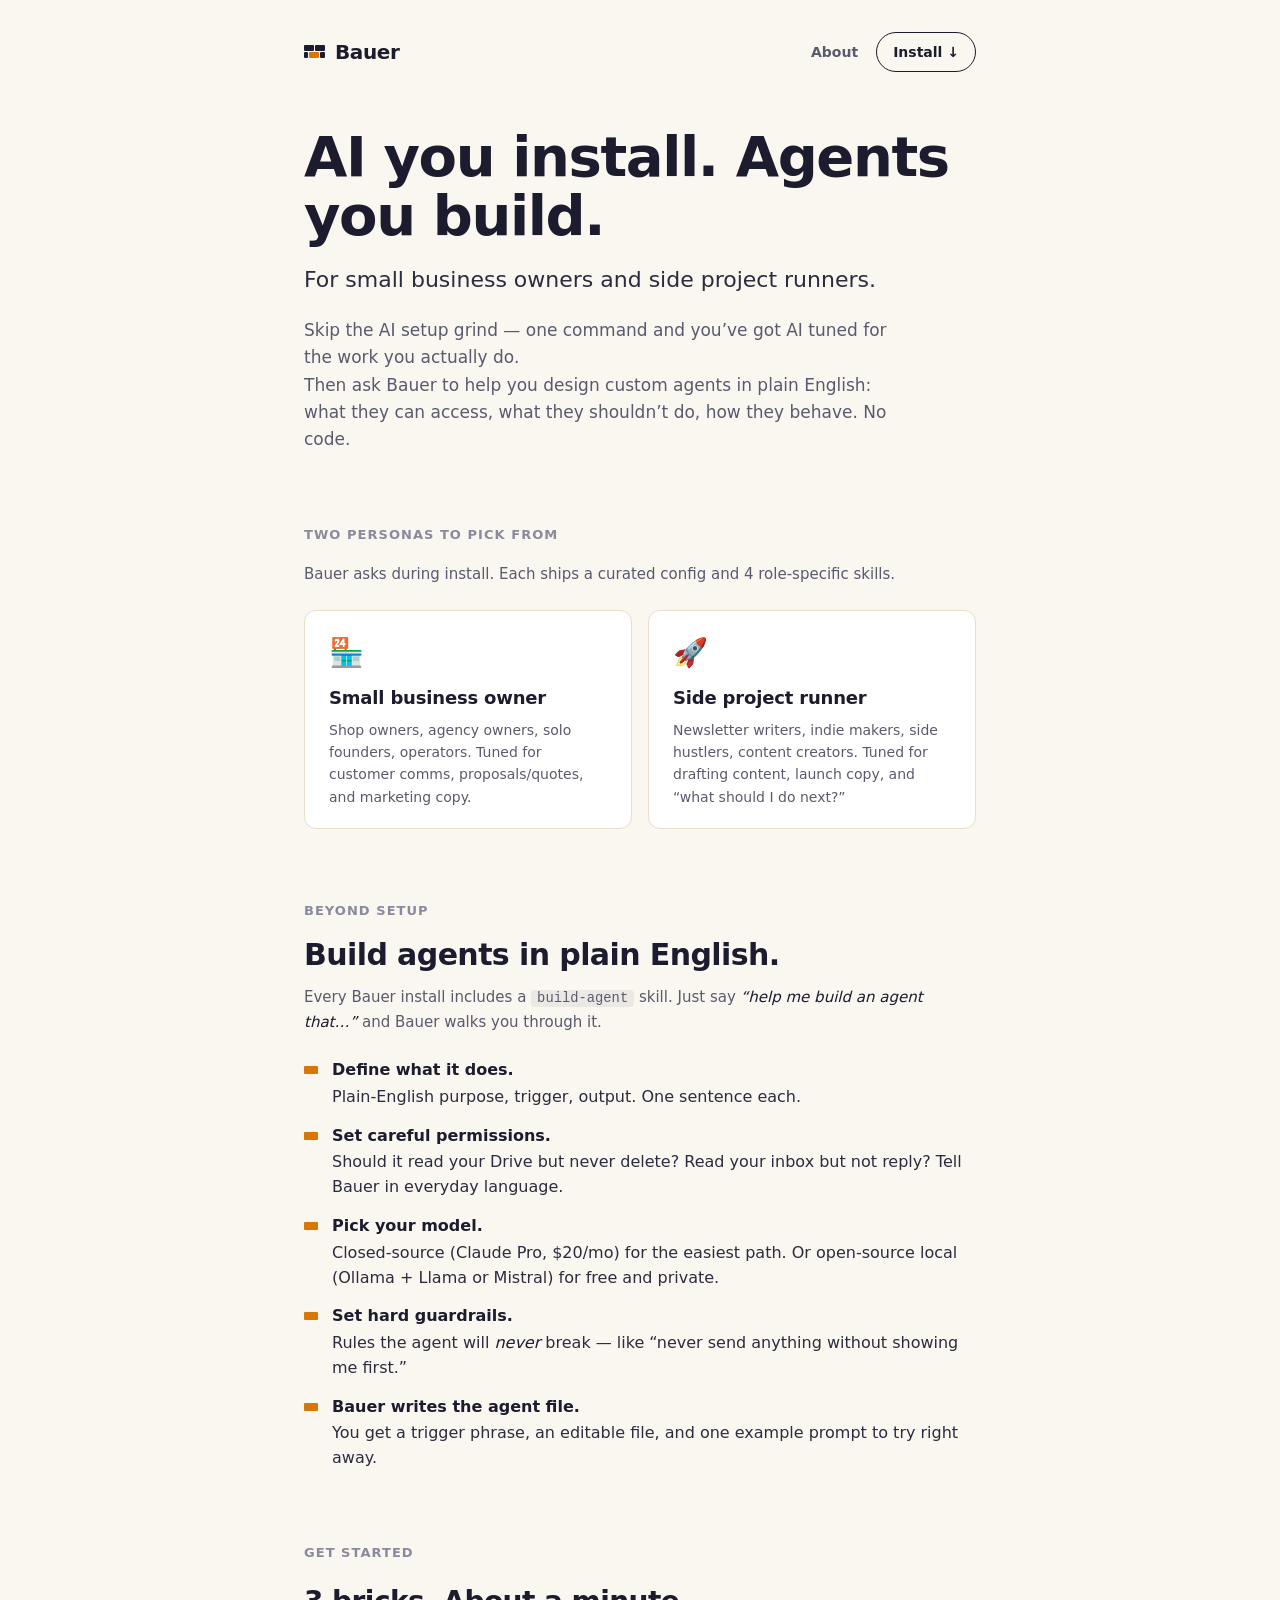
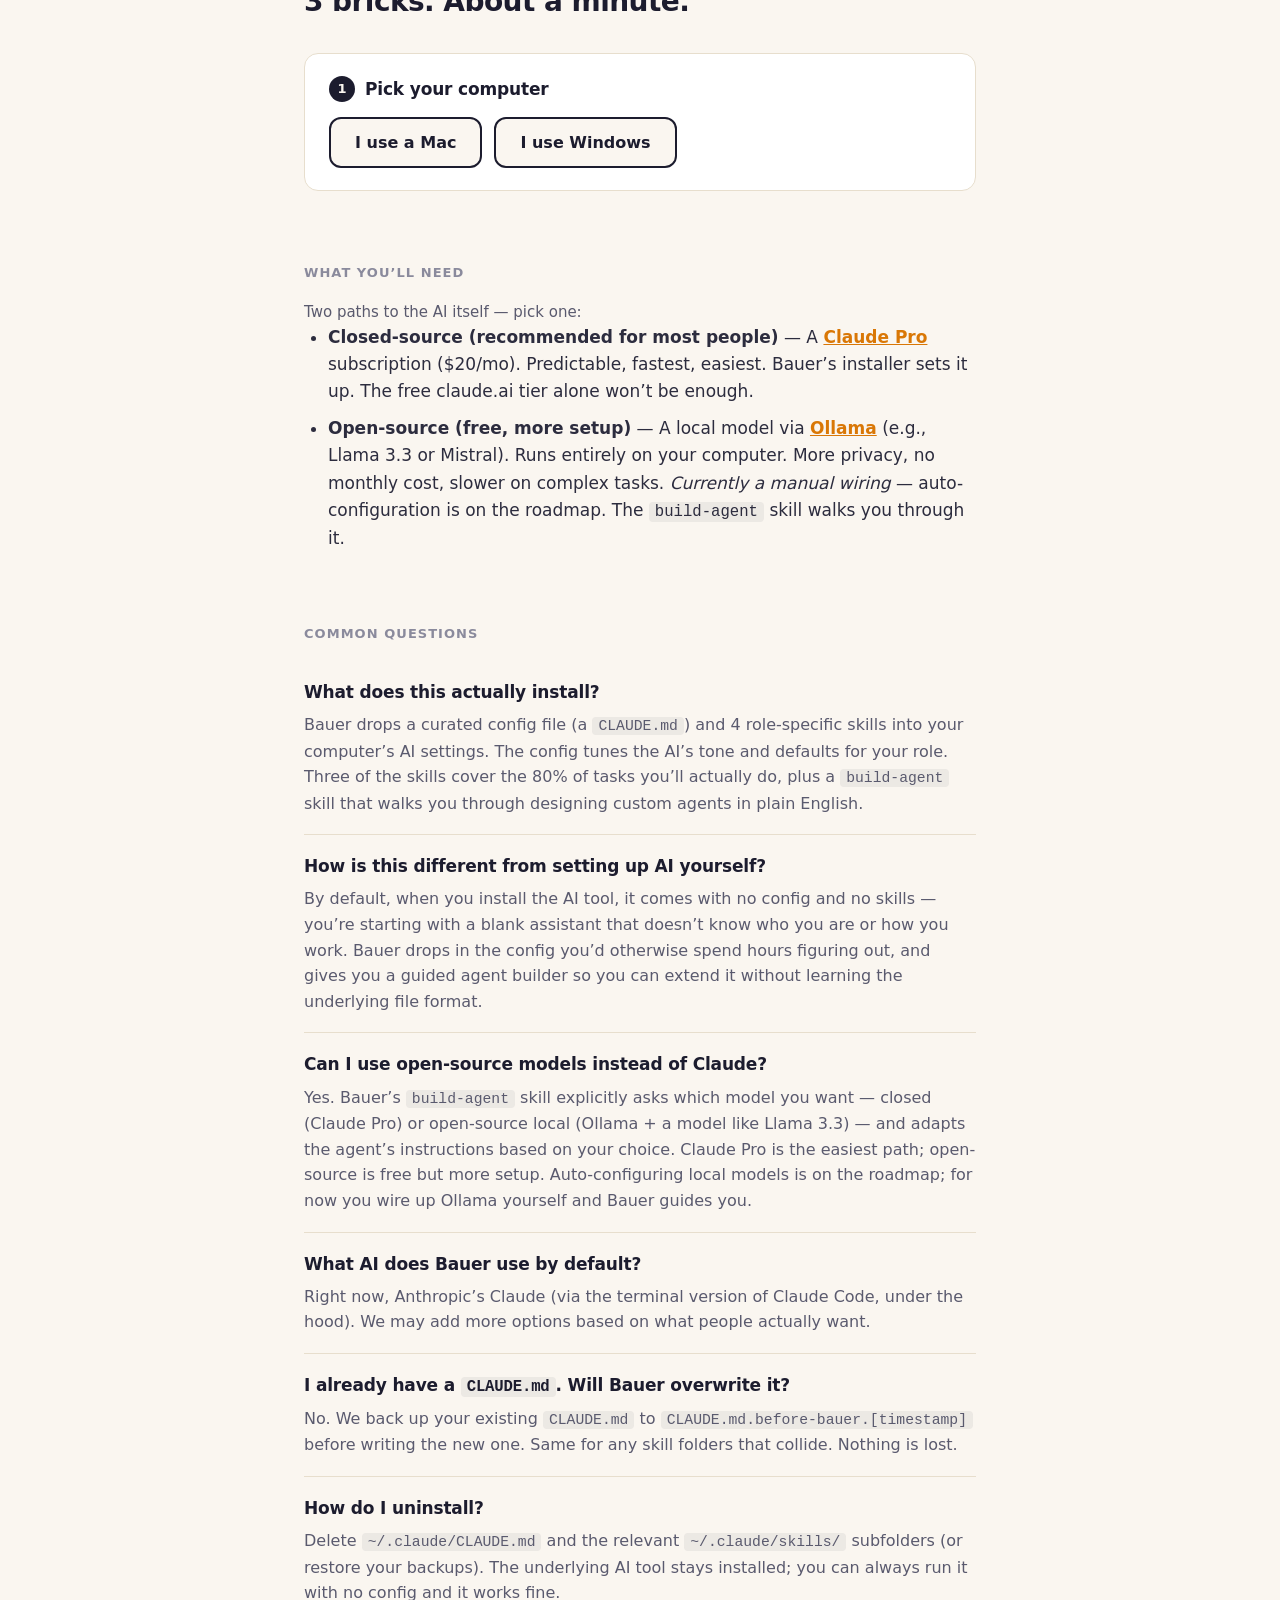
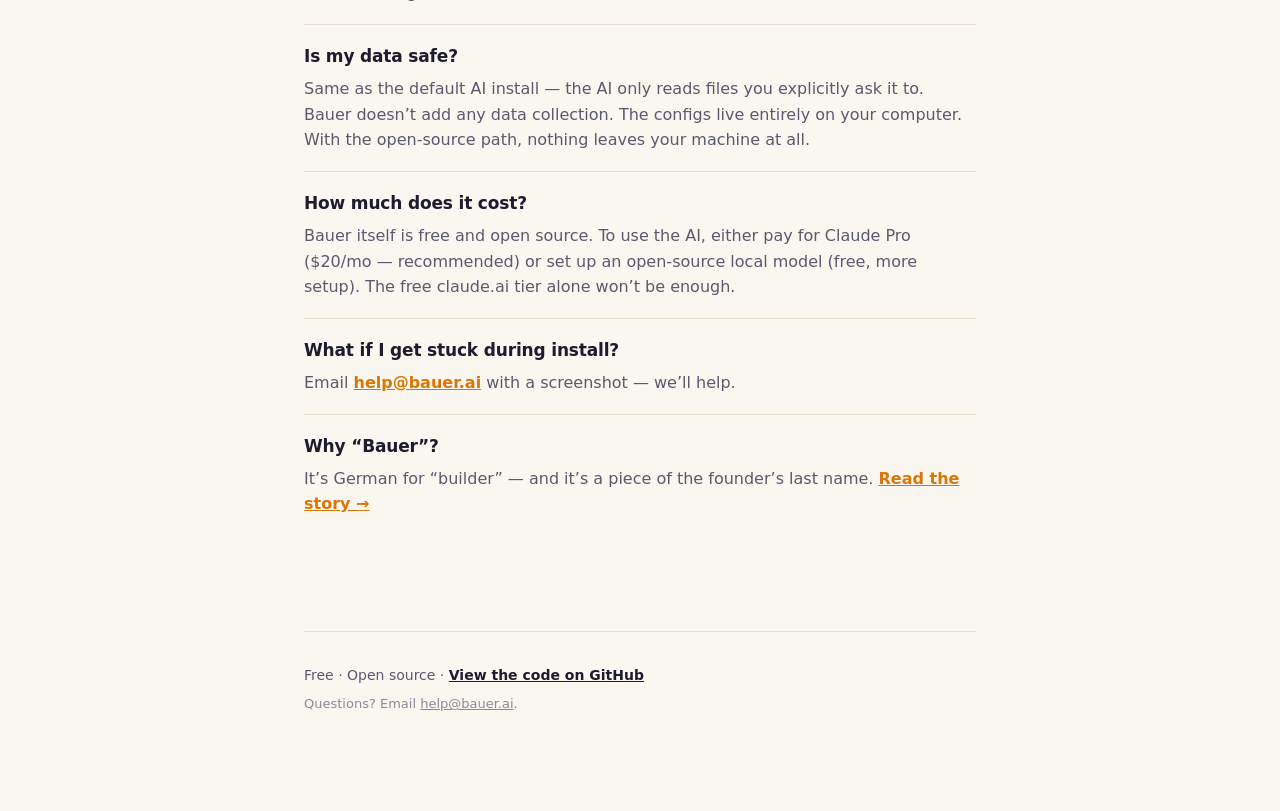
==== index.html @ f8b96514 "Initial commit: Bauer v0.2 One-command Claude Code installer with curated configs for non-developers" ====
<!DOCTYPE html>
<html lang="en">
<head>
  <meta charset="UTF-8" />
  <meta name="viewport" content="width=device-width, initial-scale=1.0" />
  <title>Bauer — AI you install, agents you build</title>
  <meta name="description" content="One command sets up AI tuned for your role. Then a built-in agent designer walks you through building automations — what they can access, what they shouldn't do — all in plain English." />
  <link rel="stylesheet" href="style.css" />
</head>
<body>
  <main>
    <nav>
      <a href="/" class="brand brand-link">
        <svg class="brand-icon" width="22" height="14" viewBox="0 0 22 14" xmlns="http://www.w3.org/2000/svg" aria-hidden="true">
          <rect class="brick-main" x="0" y="0" width="10" height="6" rx="1"/>
          <rect class="brick-main" x="11" y="0" width="10" height="6" rx="1"/>
          <rect class="brick-main" x="0" y="7" width="4" height="6" rx="1"/>
          <rect class="brick-accent" x="5" y="7" width="10" height="6" rx="1"/>
          <rect class="brick-main" x="16" y="7" width="5" height="6" rx="1"/>
        </svg>
        <span>Bauer</span>
      </a>
      <div class="nav-right">
        <a href="/about.html" class="nav-text-link">About</a>
        <a href="#install" class="nav-link">Install ↓</a>
      </div>
    </nav>

    <header>
      <h1>AI you install. Agents you build.</h1>
      <p class="lede">For small business owners and side project runners.</p>
      <p class="sub">Skip the AI setup grind &mdash; one command and you&rsquo;ve got AI tuned for the work you actually do.</p>
      <p class="sub">Then ask Bauer to help you design custom agents in plain English: what they can access, what they shouldn&rsquo;t do, how they behave. No code.</p>
    </header>

    <section class="personas">
      <p class="section-label">Two personas to pick from</p>
      <p class="muted">Bauer asks during install. Each ships a curated config and 4 role-specific skills.</p>

      <div class="persona-grid persona-grid-2">
        <article class="persona">
          <span class="persona-emoji">🏪</span>
          <h3>Small business owner</h3>
          <p>Shop owners, agency owners, solo founders, operators. Tuned for customer comms, proposals/quotes, and marketing copy.</p>
        </article>
        <article class="persona">
          <span class="persona-emoji">🚀</span>
          <h3>Side project runner</h3>
          <p>Newsletter writers, indie makers, side hustlers, content creators. Tuned for drafting content, launch copy, and &ldquo;what should I do next?&rdquo;</p>
        </article>
      </div>
    </section>

    <section class="agents-feature">
      <p class="section-label">Beyond setup</p>
      <h2>Build agents in plain English.</h2>
      <p class="muted">Every Bauer install includes a <code>build-agent</code> skill. Just say <em>&ldquo;help me build an agent that&hellip;&rdquo;</em> and Bauer walks you through it.</p>

      <ul class="agent-features">
        <li>
          <span class="brick-bullet"></span>
          <div>
            <strong>Define what it does.</strong>
            Plain-English purpose, trigger, output. One sentence each.
          </div>
        </li>
        <li>
          <span class="brick-bullet"></span>
          <div>
            <strong>Set careful permissions.</strong>
            Should it read your Drive but never delete? Read your inbox but not reply? Tell Bauer in everyday language.
          </div>
        </li>
        <li>
          <span class="brick-bullet"></span>
          <div>
            <strong>Pick your model.</strong>
            Closed-source (Claude Pro, $20/mo) for the easiest path. Or open-source local (Ollama + Llama or Mistral) for free and private.
          </div>
        </li>
        <li>
          <span class="brick-bullet"></span>
          <div>
            <strong>Set hard guardrails.</strong>
            Rules the agent will <em>never</em> break &mdash; like &ldquo;never send anything without showing me first.&rdquo;
          </div>
        </li>
        <li>
          <span class="brick-bullet"></span>
          <div>
            <strong>Bauer writes the agent file.</strong>
            You get a trigger phrase, an editable file, and one example prompt to try right away.
          </div>
        </li>
      </ul>
    </section>

    <section class="install" id="install">
      <p class="section-label">Get started</p>
      <h2>3 bricks. About a minute.</h2>

      <ol class="steps">
        <li>
          <h3><span class="step-num">1</span> Pick your computer</h3>
          <div class="os-buttons">
            <button class="os-btn" data-os="mac">I use a Mac</button>
            <button class="os-btn" data-os="windows">I use Windows</button>
          </div>
        </li>

        <li class="step-2 hidden">
          <h3><span class="step-num">2</span> Open <span id="app-name">the right app</span></h3>
          <p class="step-detail" id="open-app-hint"></p>
        </li>

        <li class="step-3 hidden">
          <h3><span class="step-num">3</span> Copy &amp; paste this, then press Enter</h3>
          <div class="code-row">
            <code id="install-cmd"></code>
            <button class="copy-btn" id="copy-btn">Copy</button>
          </div>
          <p class="step-detail">Text will scroll by &mdash; that&rsquo;s normal. After about 60 seconds, you&rsquo;ll be asked which persona fits you best. Pick 1 or 2.</p>
        </li>
      </ol>
    </section>

    <section class="prereqs">
      <p class="section-label">What you&rsquo;ll need</p>
      <p class="muted">Two paths to the AI itself &mdash; pick one:</p>

      <ul class="prereq-list">
        <li>
          <strong>Closed-source (recommended for most people)</strong> &mdash;
          A <a href="https://claude.ai" target="_blank" rel="noopener">Claude Pro</a> subscription ($20/mo). Predictable, fastest, easiest. Bauer&rsquo;s installer sets it up. The free claude.ai tier alone won&rsquo;t be enough.
        </li>
        <li>
          <strong>Open-source (free, more setup)</strong> &mdash;
          A local model via <a href="https://ollama.com" target="_blank" rel="noopener">Ollama</a> (e.g., Llama 3.3 or Mistral). Runs entirely on your computer. More privacy, no monthly cost, slower on complex tasks. <em>Currently a manual wiring</em> &mdash; auto-configuration is on the roadmap. The <code>build-agent</code> skill walks you through it.
        </li>
      </ul>
    </section>

    <section class="faq">
      <p class="section-label">Common questions</p>

      <div class="qa">
        <h3>What does this actually install?</h3>
        <p>Bauer drops a curated config file (a <code>CLAUDE.md</code>) and 4 role-specific skills into your computer&rsquo;s AI settings. The config tunes the AI&rsquo;s tone and defaults for your role. Three of the skills cover the 80% of tasks you&rsquo;ll actually do, plus a <code>build-agent</code> skill that walks you through designing custom agents in plain English.</p>
      </div>

      <div class="qa">
        <h3>How is this different from setting up AI yourself?</h3>
        <p>By default, when you install the AI tool, it comes with no config and no skills &mdash; you&rsquo;re starting with a blank assistant that doesn&rsquo;t know who you are or how you work. Bauer drops in the config you&rsquo;d otherwise spend hours figuring out, and gives you a guided agent builder so you can extend it without learning the underlying file format.</p>
      </div>

      <div class="qa">
        <h3>Can I use open-source models instead of Claude?</h3>
        <p>Yes. Bauer&rsquo;s <code>build-agent</code> skill explicitly asks which model you want — closed (Claude Pro) or open-source local (Ollama + a model like Llama 3.3) — and adapts the agent&rsquo;s instructions based on your choice. Claude Pro is the easiest path; open-source is free but more setup. Auto-configuring local models is on the roadmap; for now you wire up Ollama yourself and Bauer guides you.</p>
      </div>

      <div class="qa">
        <h3>What AI does Bauer use by default?</h3>
        <p>Right now, Anthropic&rsquo;s Claude (via the terminal version of Claude Code, under the hood). We may add more options based on what people actually want.</p>
      </div>

      <div class="qa">
        <h3>I already have a <code>CLAUDE.md</code>. Will Bauer overwrite it?</h3>
        <p>No. We back up your existing <code>CLAUDE.md</code> to <code>CLAUDE.md.before-bauer.[timestamp]</code> before writing the new one. Same for any skill folders that collide. Nothing is lost.</p>
      </div>

      <div class="qa">
        <h3>How do I uninstall?</h3>
        <p>Delete <code>~/.claude/CLAUDE.md</code> and the relevant <code>~/.claude/skills/</code> subfolders (or restore your backups). The underlying AI tool stays installed; you can always run it with no config and it works fine.</p>
      </div>

      <div class="qa">
        <h3>Is my data safe?</h3>
        <p>Same as the default AI install &mdash; the AI only reads files you explicitly ask it to. Bauer doesn&rsquo;t add any data collection. The configs live entirely on your computer. With the open-source path, nothing leaves your machine at all.</p>
      </div>

      <div class="qa">
        <h3>How much does it cost?</h3>
        <p>Bauer itself is free and open source. To use the AI, either pay for Claude Pro ($20/mo &mdash; recommended) or set up an open-source local model (free, more setup). The free claude.ai tier alone won&rsquo;t be enough.</p>
      </div>

      <div class="qa">
        <h3>What if I get stuck during install?</h3>
        <p>Email <a href="mailto:help@bauer.ai">help@bauer.ai</a> with a screenshot &mdash; we&rsquo;ll help.</p>
      </div>

      <div class="qa">
        <h3>Why &ldquo;Bauer&rdquo;?</h3>
        <p>It&rsquo;s German for &ldquo;builder&rdquo; &mdash; and it&rsquo;s a piece of the founder&rsquo;s last name. <a href="/about.html">Read the story →</a></p>
      </div>
    </section>

    <footer>
      <p>Free &middot; Open source &middot; <a href="https://github.com/" target="_blank" rel="noopener">View the code on GitHub</a></p>
      <p class="footer-note">Questions? Email <a href="mailto:help@bauer.ai">help@bauer.ai</a>.</p>
    </footer>
  </main>

  <script src="script.js"></script>
</body>
</html>
---- style.css ----
:root {
  --bg: #faf6f0;
  --surface: #ffffff;
  --text: #1c1c2e;
  --text-2: #2c2c3e;
  --muted: #5a5a6e;
  --soft: #8a8a9c;
  --accent: #d97706;
  --accent-hover: #b45309;
  --code-bg: #1c1c2e;
  --code-text: #faf6f0;
  --border: #e7decd;
  --user-bubble: #1c1c2e;
  --user-bubble-text: #faf6f0;
  --claude-bubble: #ffffff;
  --claude-bubble-text: #1c1c2e;
}

* { box-sizing: border-box; margin: 0; padding: 0; }

html, body {
  background: var(--bg);
  color: var(--text);
  font-family: -apple-system, BlinkMacSystemFont, "Segoe UI", "Inter", system-ui, sans-serif;
  line-height: 1.6;
  -webkit-font-smoothing: antialiased;
  -moz-osx-font-smoothing: grayscale;
}

main {
  max-width: 720px;
  margin: 0 auto;
  padding: 32px 24px 96px;
}

nav {
  display: flex;
  justify-content: space-between;
  align-items: center;
  margin-bottom: 56px;
}

.brand {
  font-size: 20px;
  font-weight: 700;
  letter-spacing: -0.02em;
  color: var(--text);
  text-decoration: none;
}
.brand-link {
  display: inline-flex;
  align-items: center;
  gap: 9px;
}
.brand-link:hover { opacity: 0.85; }

.brand-icon {
  height: 14px;
  width: auto;
  flex-shrink: 0;
}
.brand-icon .brick-main { fill: currentColor; }
.brand-icon .brick-accent { fill: var(--accent); }

.nav-right {
  display: flex;
  align-items: center;
  gap: 18px;
}

.nav-text-link {
  font-size: 14px;
  color: var(--muted);
  text-decoration: none;
  font-weight: 600;
  transition: color 0.15s ease;
}
.nav-text-link:hover, .nav-text-link.active {
  color: var(--text);
}

.nav-link {
  font-size: 14px;
  color: var(--text);
  text-decoration: none;
  font-weight: 600;
  padding: 8px 16px;
  border: 1.5px solid var(--text);
  border-radius: 999px;
  transition: all 0.15s ease;
}
.nav-link:hover {
  background: var(--text);
  color: var(--bg);
}

header h1 {
  font-size: clamp(36px, 6vw, 56px);
  line-height: 1.05;
  letter-spacing: -0.025em;
  font-weight: 800;
  margin-bottom: 16px;
}
header .lede {
  font-size: 22px;
  color: var(--text-2);
  margin-bottom: 20px;
  font-weight: 500;
}
header .sub {
  font-size: 17px;
  color: var(--muted);
  max-width: 600px;
}

section { margin-top: 72px; }

.section-label {
  font-size: 13px;
  font-weight: 700;
  letter-spacing: 0.08em;
  text-transform: uppercase;
  color: var(--soft);
  margin-bottom: 16px;
}

/* Demo chat */
.chat {
  background: var(--bg);
  border: 1px solid var(--border);
  border-radius: 16px;
  padding: 20px;
  display: flex;
  flex-direction: column;
  gap: 12px;
  margin-bottom: 16px;
}
.bubble {
  padding: 12px 16px;
  border-radius: 16px;
  font-size: 15px;
  max-width: 85%;
  line-height: 1.5;
}
.bubble p { margin-bottom: 8px; }
.bubble p:last-child { margin-bottom: 0; }
.bubble-user {
  background: var(--user-bubble);
  color: var(--user-bubble-text);
  align-self: flex-end;
  border-bottom-right-radius: 6px;
}
.bubble-claude {
  background: var(--claude-bubble);
  color: var(--claude-bubble-text);
  align-self: flex-start;
  border-bottom-left-radius: 6px;
  border: 1px solid var(--border);
}

.muted { color: var(--muted); font-size: 15px; }

/* Agents feature section */
.agents-feature h2 {
  font-size: 30px;
  margin: 12px 0 14px;
  letter-spacing: -0.02em;
  font-weight: 800;
  line-height: 1.1;
}
.agents-feature .muted {
  margin-bottom: 24px;
}
.agents-feature em {
  font-style: italic;
  color: var(--text);
}

.agent-features {
  list-style: none;
  display: flex;
  flex-direction: column;
  gap: 14px;
}
.agent-features li {
  display: flex;
  gap: 14px;
  align-items: flex-start;
  font-size: 16px;
  color: var(--text-2);
  line-height: 1.55;
}
.agent-features strong {
  color: var(--text);
  font-weight: 700;
  display: block;
  margin-bottom: 2px;
}
.brick-bullet {
  display: inline-block;
  width: 14px;
  height: 8px;
  background: var(--accent);
  border-radius: 1px;
  margin-top: 8px;
  flex-shrink: 0;
}

/* Benefits */
.benefit-list {
  list-style: none;
  display: flex;
  flex-direction: column;
  gap: 14px;
}
.benefit-list li {
  font-size: 17px;
  color: var(--text-2);
  display: flex;
  gap: 14px;
  align-items: flex-start;
}
.benefit-list strong {
  color: var(--text);
  font-weight: 700;
}
.benefit-list .emoji {
  font-size: 22px;
  line-height: 1.4;
  flex-shrink: 0;
  width: 28px;
}

/* Prereqs */
.prereq-list {
  list-style: disc;
  padding-left: 24px;
  font-size: 17px;
  color: var(--text-2);
}
.prereq-list li { margin-bottom: 10px; }
.prereq-list a {
  color: var(--accent);
  font-weight: 600;
}

/* Install steps */
.install h2 {
  font-size: 28px;
  margin-bottom: 28px;
  letter-spacing: -0.02em;
  font-weight: 700;
}
.steps {
  list-style: none;
  display: flex;
  flex-direction: column;
  gap: 16px;
}
.steps > li {
  background: var(--surface);
  border: 1px solid var(--border);
  border-radius: 14px;
  padding: 22px 24px;
}
.steps > li.hidden { display: none; }
.steps h3 {
  font-size: 17px;
  margin-bottom: 14px;
  letter-spacing: -0.01em;
  display: flex;
  align-items: center;
  gap: 10px;
}
.step-num {
  display: inline-flex;
  width: 26px;
  height: 26px;
  background: var(--text);
  color: var(--bg);
  border-radius: 50%;
  align-items: center;
  justify-content: center;
  font-size: 13px;
  font-weight: 700;
  flex-shrink: 0;
}
.step-detail {
  font-size: 15px;
  color: var(--muted);
  margin-top: 12px;
}
.os-buttons {
  display: flex;
  gap: 12px;
  flex-wrap: wrap;
}
.os-btn {
  font-family: inherit;
  font-size: 16px;
  font-weight: 600;
  padding: 14px 24px;
  border: 2px solid var(--text);
  background: var(--bg);
  color: var(--text);
  border-radius: 12px;
  cursor: pointer;
  transition: all 0.15s ease;
}
.os-btn:hover, .os-btn.active {
  background: var(--text);
  color: var(--bg);
}

.code-row {
  display: flex;
  background: var(--code-bg);
  border-radius: 10px;
  overflow: hidden;
}
.code-row code {
  flex: 1;
  padding: 14px 16px;
  font-family: "SF Mono", Menlo, Consolas, "Liberation Mono", monospace;
  font-size: 14px;
  color: var(--code-text);
  white-space: nowrap;
  overflow-x: auto;
  display: flex;
  align-items: center;
}
.copy-btn {
  font-family: inherit;
  background: var(--accent);
  color: white;
  border: none;
  padding: 0 20px;
  font-weight: 600;
  font-size: 14px;
  cursor: pointer;
  transition: background 0.15s ease;
  white-space: nowrap;
}
.copy-btn:hover { background: var(--accent-hover); }

/* Personas */
.personas .muted { margin-bottom: 24px; }
.persona-grid {
  display: grid;
  gap: 16px;
}
.persona {
  border: 1px solid var(--border);
  border-radius: 12px;
  padding: 20px 24px;
  background: var(--surface);
}
.persona-emoji {
  font-size: 28px;
  display: block;
  margin-bottom: 8px;
}
.persona h3 {
  font-size: 18px;
  margin-bottom: 6px;
  letter-spacing: -0.01em;
}
.persona p {
  font-size: 15px;
  color: var(--muted);
}

/* FAQ */
.qa {
  padding: 18px 0;
  border-bottom: 1px solid var(--border);
}
.qa:last-child { border-bottom: none; }
.qa h3 {
  font-size: 17px;
  margin-bottom: 6px;
  font-weight: 700;
  letter-spacing: -0.01em;
}
.qa p {
  color: var(--muted);
  font-size: 16px;
}
.qa a {
  color: var(--accent);
  font-weight: 600;
}

/* Why */
.why p {
  font-size: 17px;
  color: var(--text-2);
}

footer {
  margin-top: 96px;
  padding-top: 32px;
  border-top: 1px solid var(--border);
  font-size: 14px;
  color: var(--muted);
}
footer a {
  color: var(--text);
  font-weight: 600;
}
footer .footer-note {
  margin-top: 8px;
  font-size: 13px;
  color: var(--soft);
}
footer .footer-note a {
  color: var(--soft);
  font-weight: 500;
}

/* About page */
.header-small h1,
.header-about h1 {
  font-size: clamp(36px, 5.5vw, 52px);
  line-height: 1.05;
  letter-spacing: -0.025em;
  font-weight: 800;
  margin-bottom: 14px;
  margin-top: 8px;
}
.header-small .lede,
.header-about .lede {
  font-size: 22px;
  color: var(--muted);
  font-weight: 500;
}

.bio {
  margin-top: 48px;
}
.bio h2 {
  font-size: 24px;
  margin-top: 44px;
  margin-bottom: 14px;
  letter-spacing: -0.02em;
  font-weight: 700;
  color: var(--text);
  display: flex;
  align-items: center;
  gap: 10px;
}
.bio h2:first-child { margin-top: 0; }
.bio h2::before {
  content: "";
  display: inline-block;
  width: 14px;
  height: 8px;
  background: var(--accent);
  border-radius: 1px;
  flex-shrink: 0;
}
.bio p {
  font-size: 17px;
  color: var(--text-2);
  margin-bottom: 16px;
  line-height: 1.65;
}
.bio p:last-of-type { margin-bottom: 0; }
.bio a {
  color: var(--accent);
  font-weight: 600;
}
.bio strong { color: var(--text); }
.bio em { font-style: italic; color: var(--text); }

.next-list {
  list-style: none;
  padding-left: 0;
  margin-bottom: 16px;
}
.next-list li {
  font-size: 17px;
  color: var(--text-2);
  padding: 6px 0 6px 24px;
  position: relative;
  line-height: 1.5;
}
.next-list li::before {
  content: "";
  position: absolute;
  left: 0;
  top: 14px;
  width: 12px;
  height: 6px;
  background: var(--text);
  border-radius: 1px;
  opacity: 0.35;
}

.bio .signature {
  margin-top: 36px;
  font-size: 17px;
  color: var(--text);
  font-weight: 600;
}
.bio .location {
  margin-top: 4px;
  font-size: 14px;
  color: var(--soft);
  font-style: italic;
}

.cta-back {
  margin-top: 56px;
}
.cta-btn {
  display: inline-block;
  font-size: 16px;
  font-weight: 600;
  padding: 14px 28px;
  border: 2px solid var(--text);
  background: var(--text);
  color: var(--bg);
  border-radius: 12px;
  text-decoration: none;
  transition: all 0.15s ease;
}
.cta-btn:hover {
  background: var(--bg);
  color: var(--text);
}

/* Inline code in body text (FAQ, hero, etc.) */
header code,
.muted code,
.qa code,
.prereq-list code,
.bio code {
  font-family: "SF Mono", Menlo, Consolas, "Liberation Mono", monospace;
  font-size: 0.92em;
  background: rgba(28, 28, 46, 0.06);
  padding: 1px 6px;
  border-radius: 4px;
  white-space: nowrap;
}

@media (min-width: 720px) {
  .persona-grid {
    grid-template-columns: repeat(3, 1fr);
  }
  .persona-grid-2 {
    grid-template-columns: repeat(2, 1fr);
  }
  .persona p { font-size: 14px; }
}
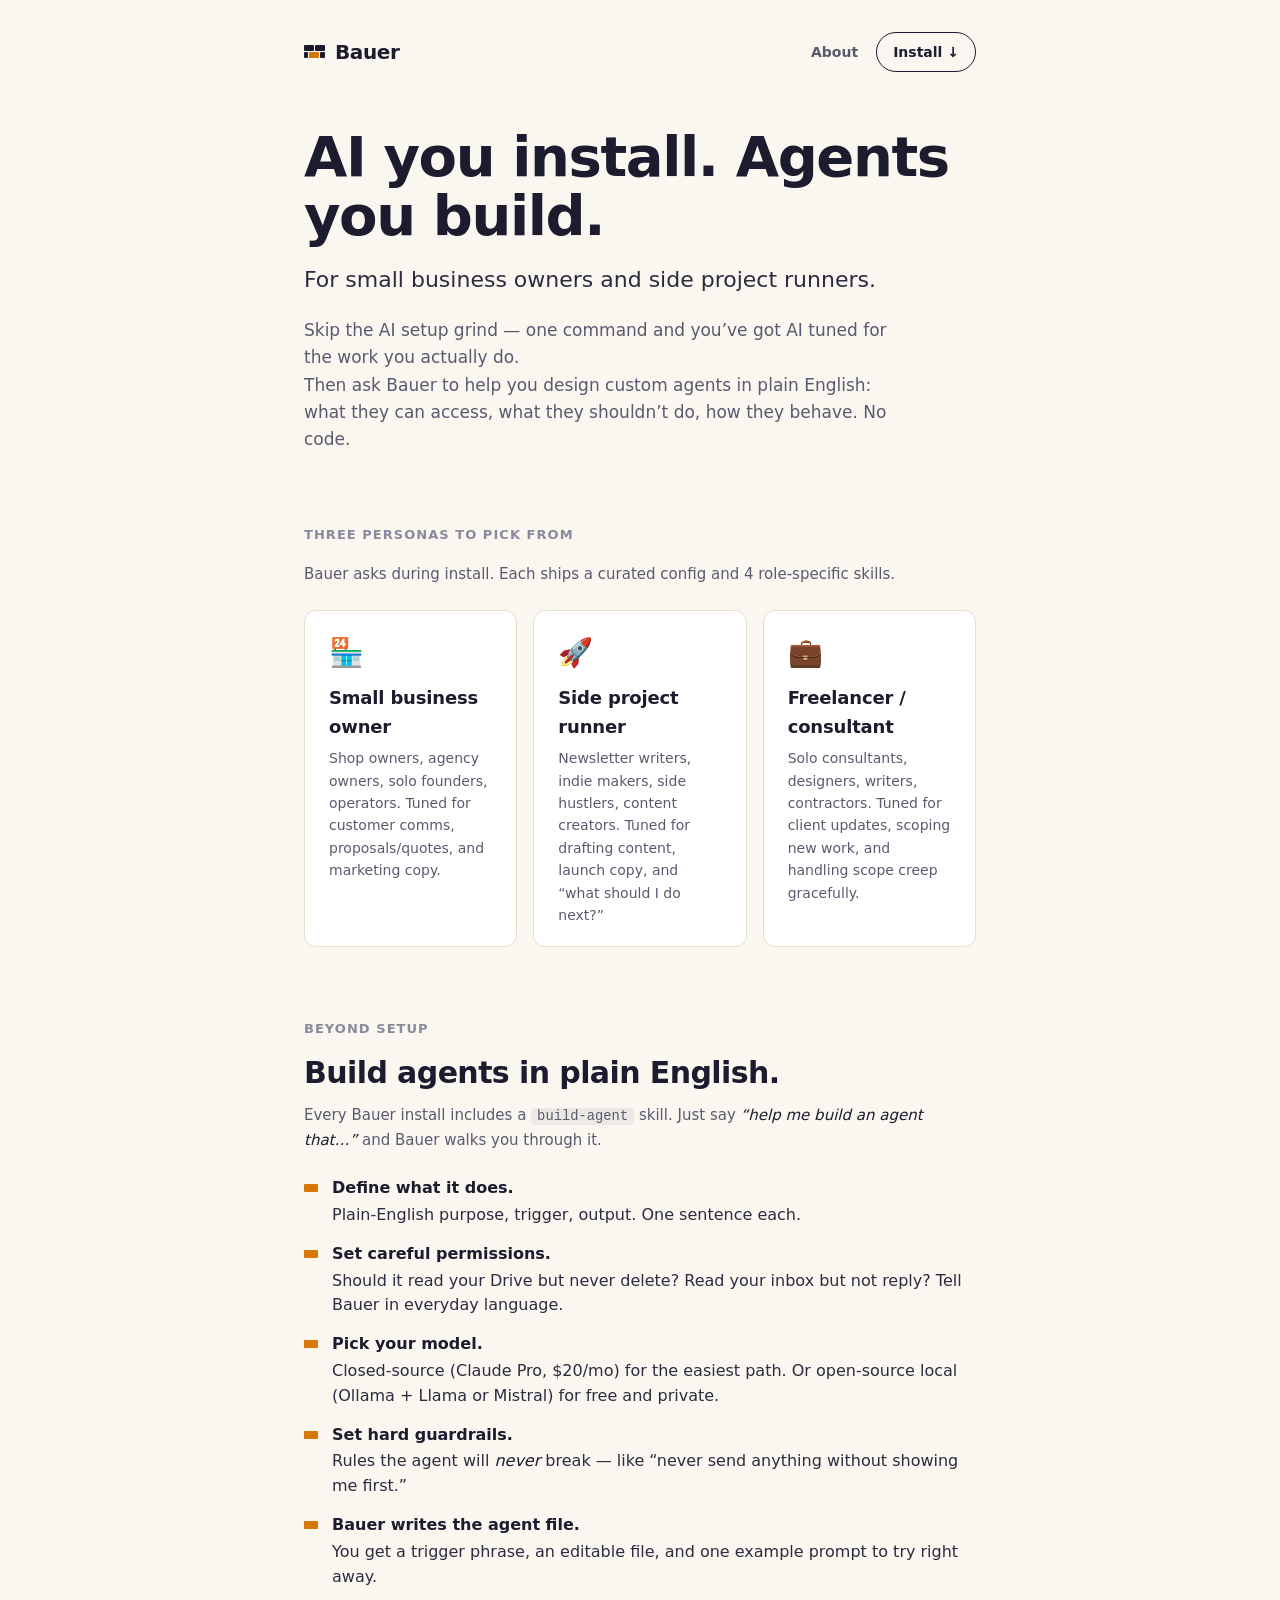
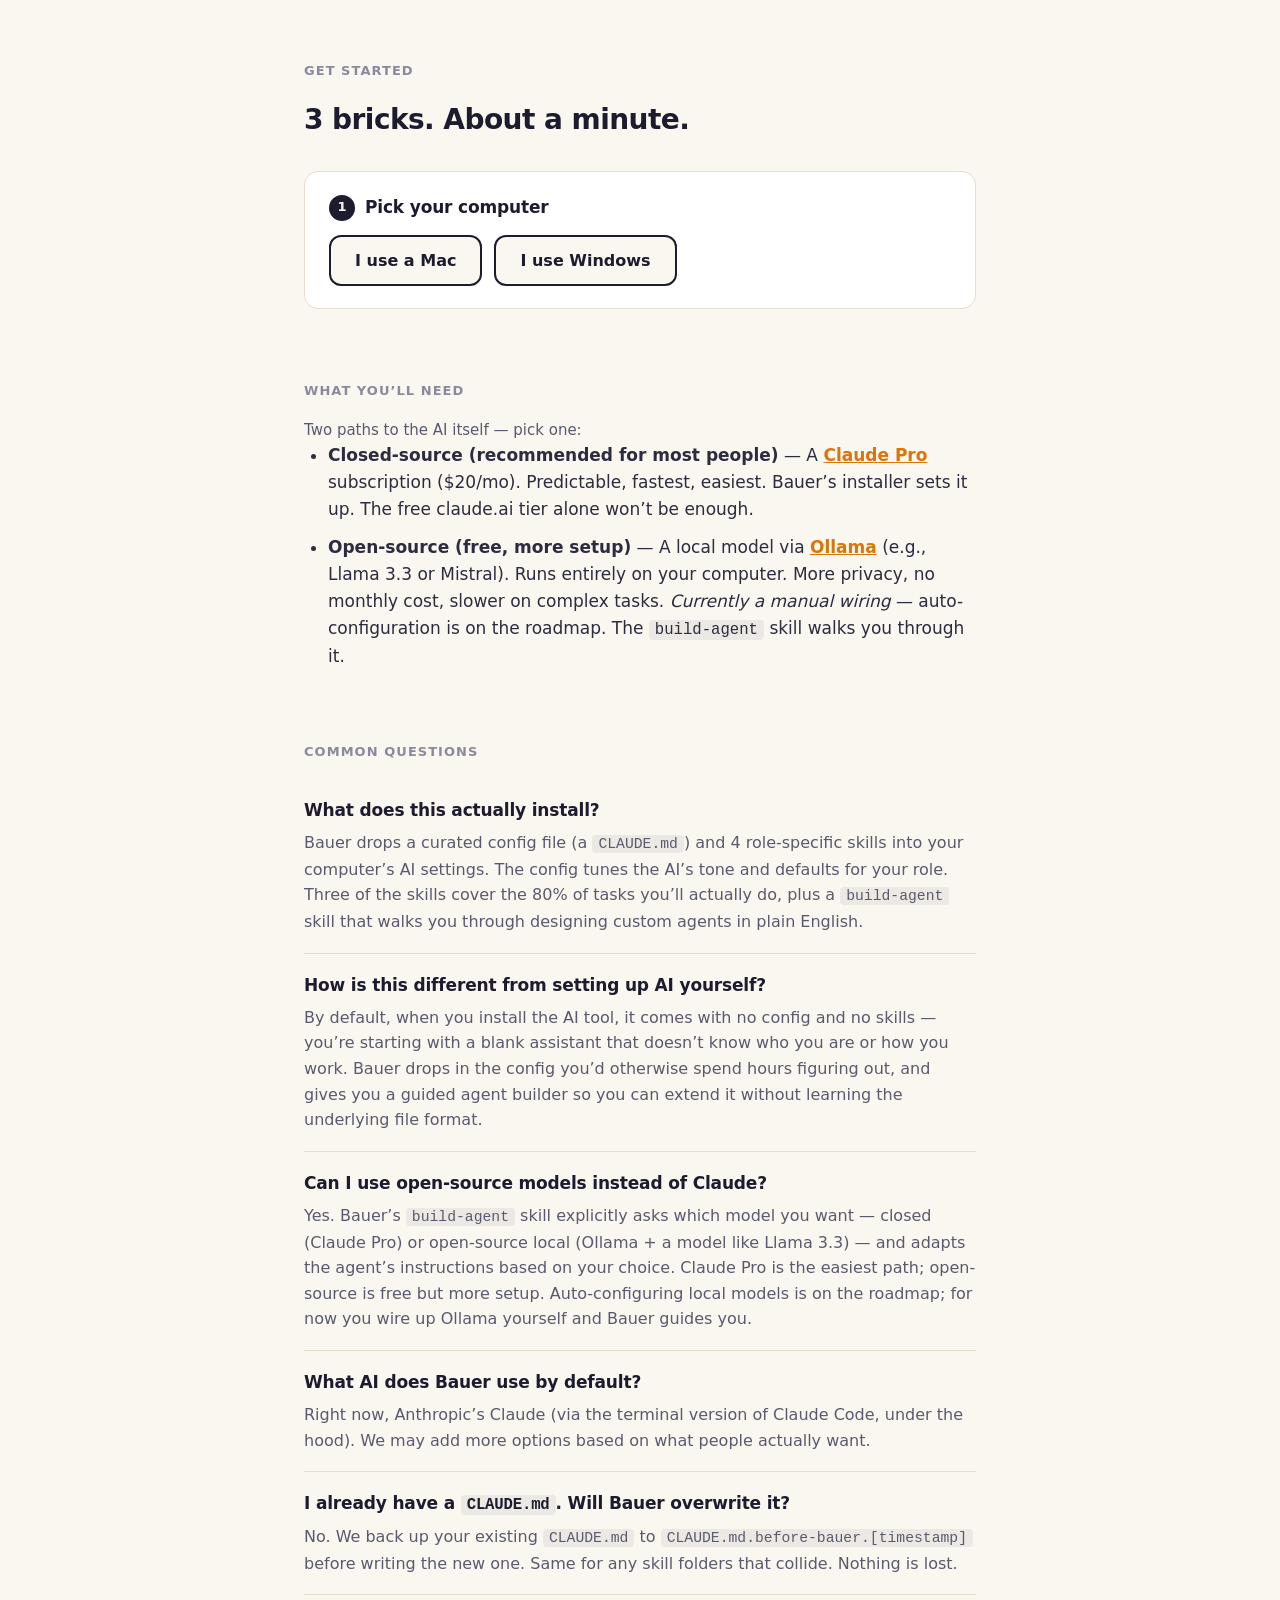
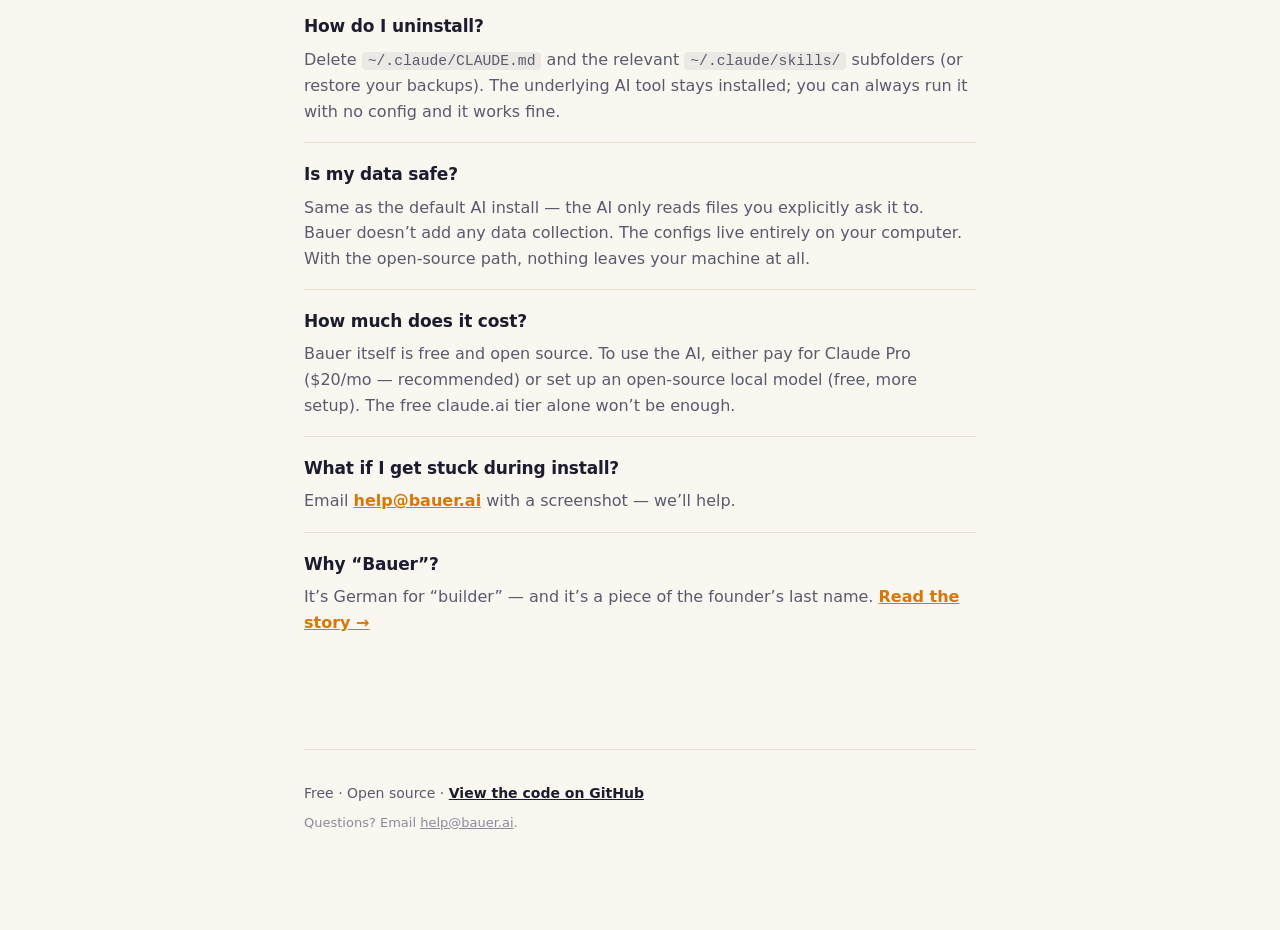
==== commit 1b135206: "Add third persona: freelancer/consultant New role-specific skills: - client-update: recurring weekly" ====
--- a/index.html
+++ b/index.html
@@ -34,10 +34,10 @@
     </header>
 
     <section class="personas">
-      <p class="section-label">Two personas to pick from</p>
+      <p class="section-label">Three personas to pick from</p>
       <p class="muted">Bauer asks during install. Each ships a curated config and 4 role-specific skills.</p>
 
-      <div class="persona-grid persona-grid-2">
+      <div class="persona-grid">
         <article class="persona">
           <span class="persona-emoji">🏪</span>
           <h3>Small business owner</h3>
@@ -48,6 +48,11 @@
           <h3>Side project runner</h3>
           <p>Newsletter writers, indie makers, side hustlers, content creators. Tuned for drafting content, launch copy, and &ldquo;what should I do next?&rdquo;</p>
         </article>
+        <article class="persona">
+          <span class="persona-emoji">💼</span>
+          <h3>Freelancer / consultant</h3>
+          <p>Solo consultants, designers, writers, contractors. Tuned for client updates, scoping new work, and handling scope creep gracefully.</p>
+        </article>
       </div>
     </section>
 
@@ -195,7 +200,7 @@
     </section>
 
     <footer>
-      <p>Free &middot; Open source &middot; <a href="https://github.com/" target="_blank" rel="noopener">View the code on GitHub</a></p>
+      <p>Free &middot; Open source &middot; <a href="https://github.com/gebauerwatches-svg/bauer" target="_blank" rel="noopener">View the code on GitHub</a></p>
       <p class="footer-note">Questions? Email <a href="mailto:help@bauer.ai">help@bauer.ai</a>.</p>
     </footer>
   </main>
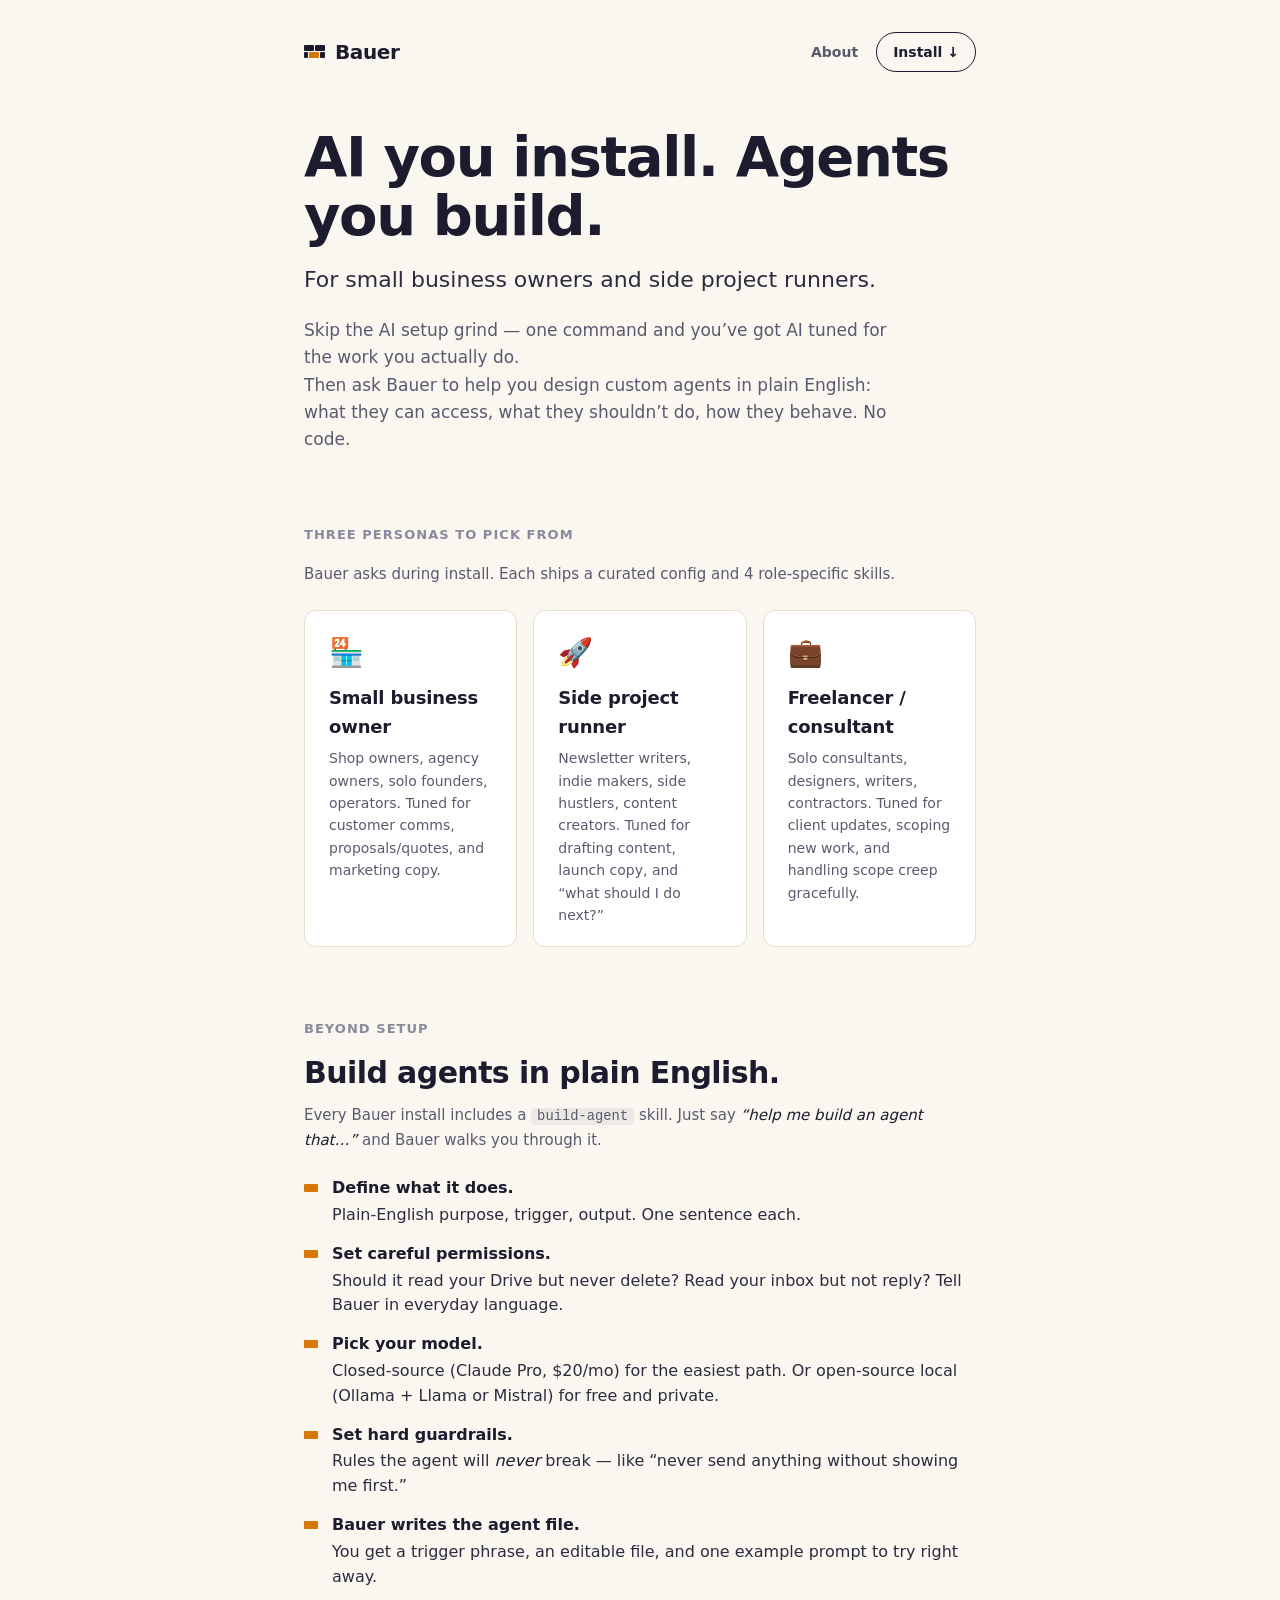
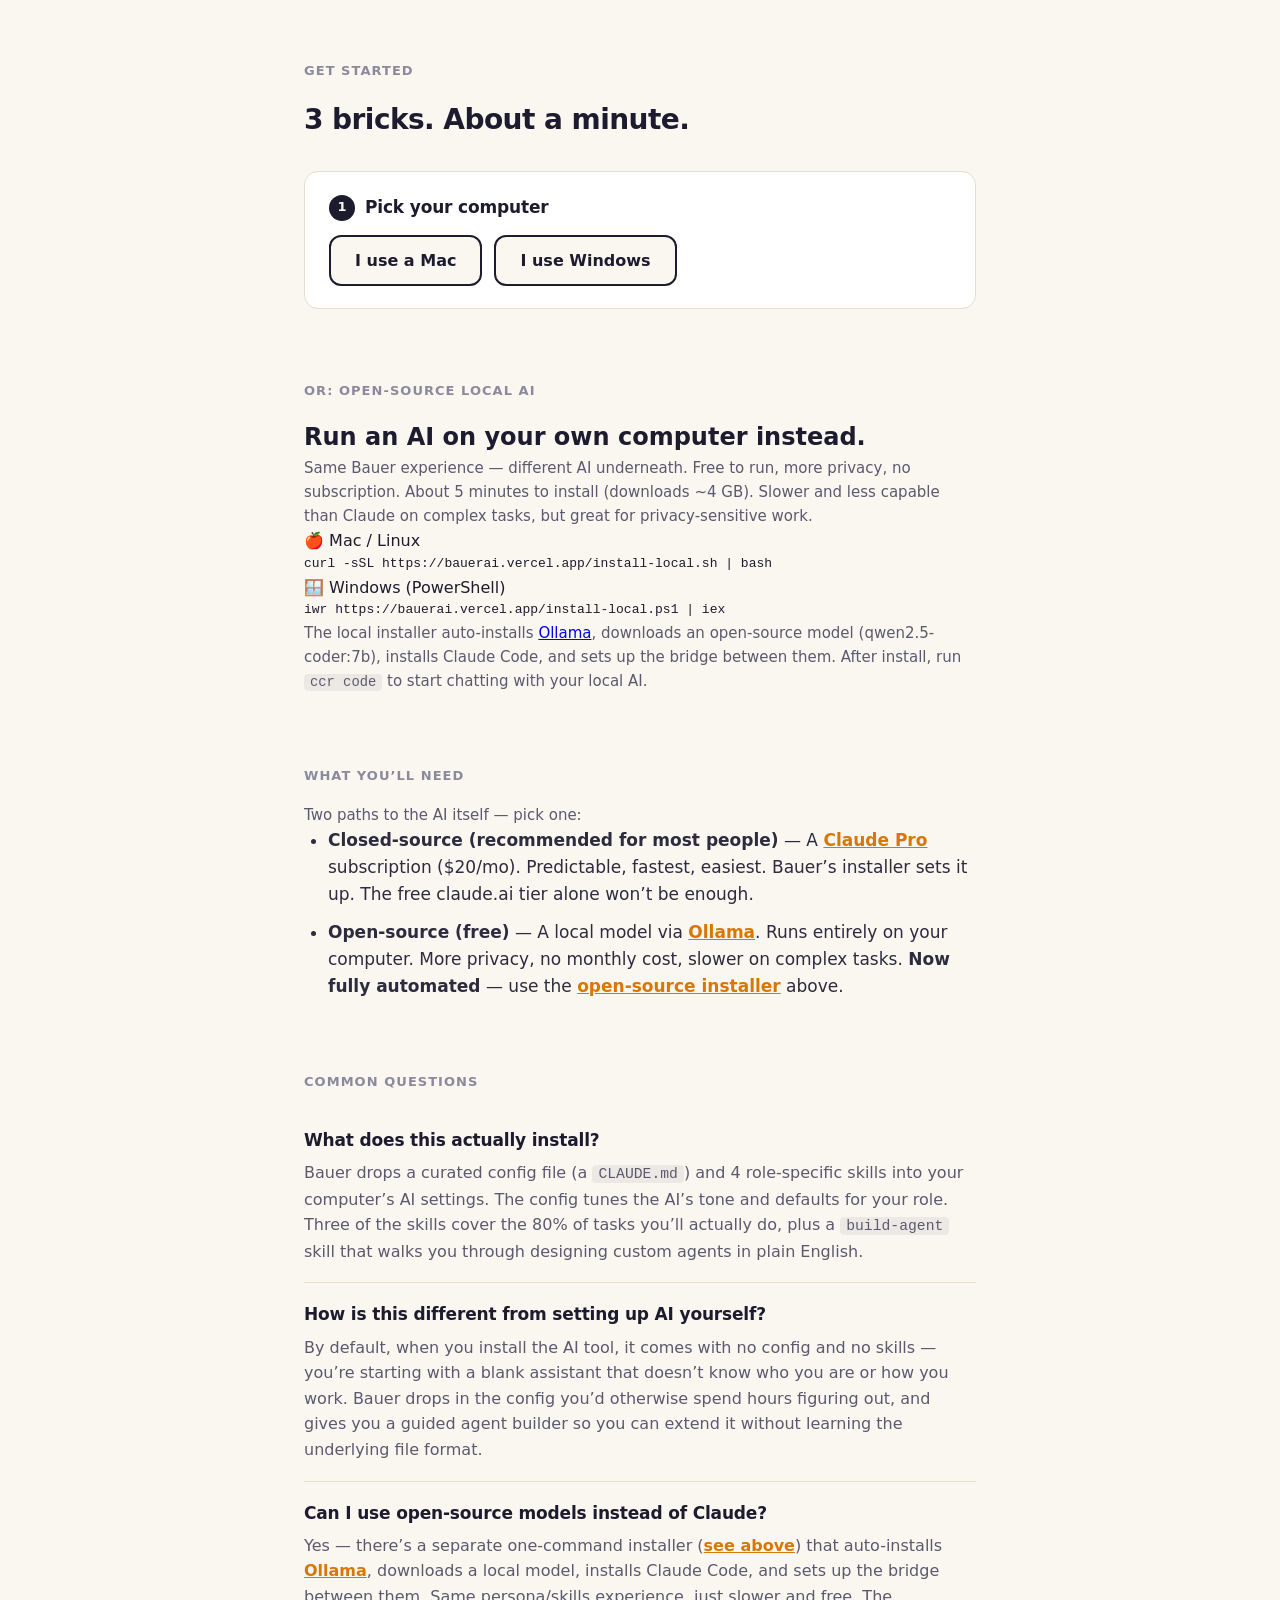
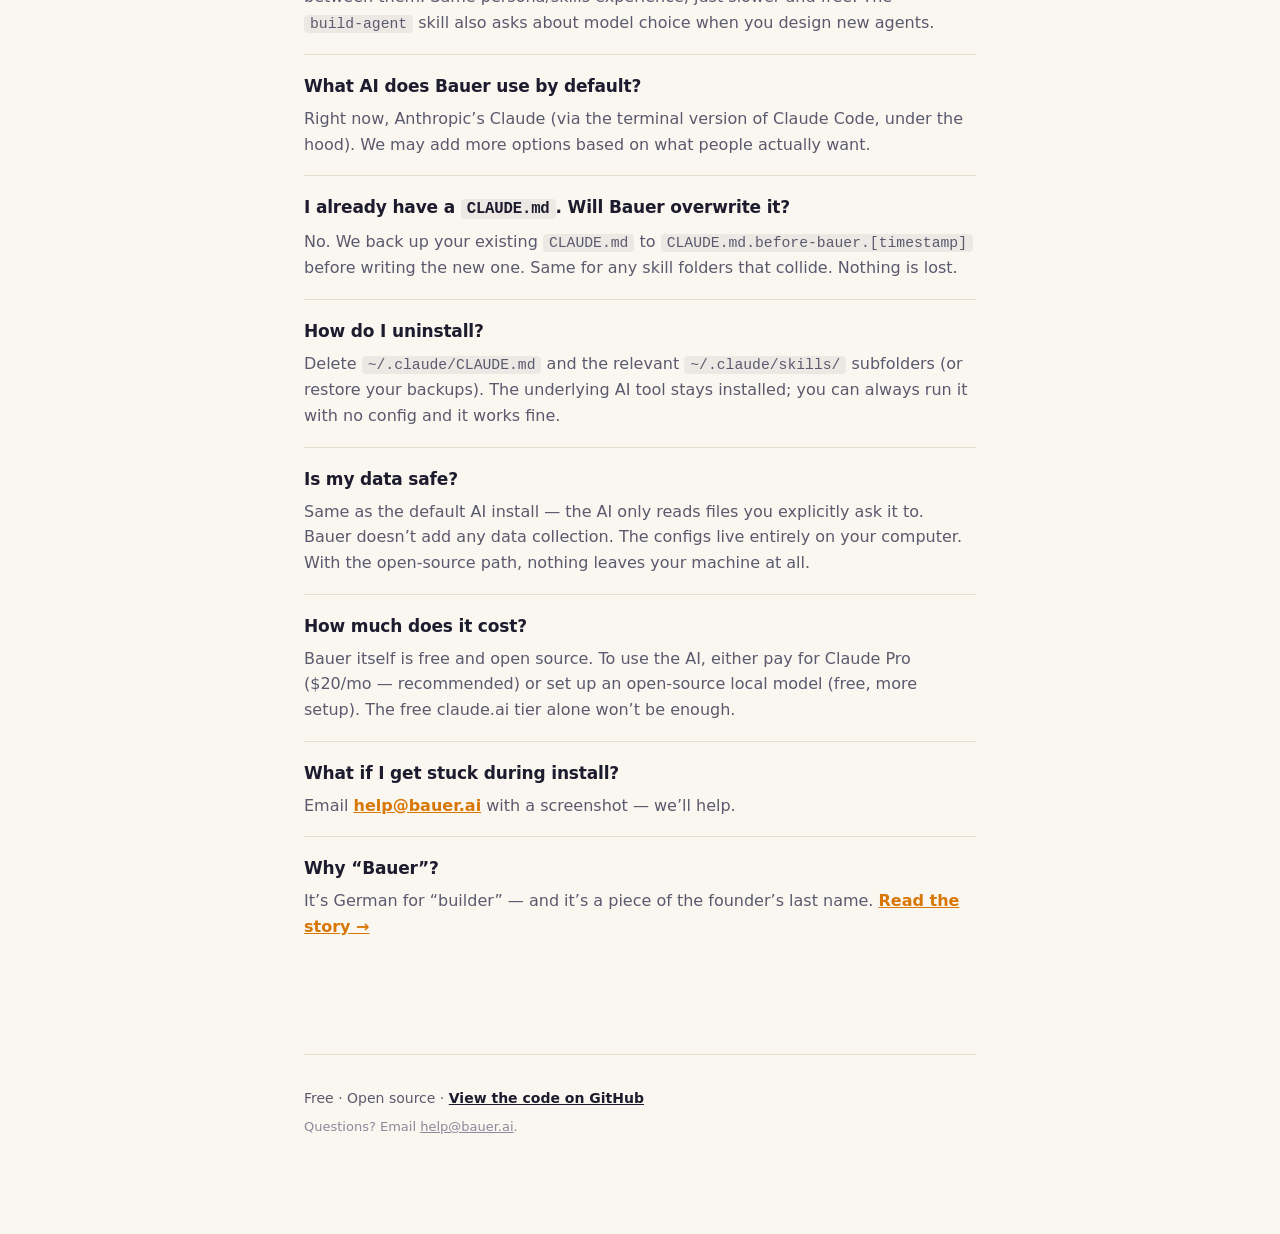
==== commit ff50c829: "Add open-source install path + Vercel Web Analytics install-local.sh / install-local.ps1: auto-insta" ====
--- a/index.html
+++ b/index.html
@@ -124,9 +124,25 @@
             <code id="install-cmd"></code>
             <button class="copy-btn" id="copy-btn">Copy</button>
           </div>
-          <p class="step-detail">Text will scroll by &mdash; that&rsquo;s normal. After about 60 seconds, you&rsquo;ll be asked which persona fits you best. Pick 1 or 2.</p>
+          <p class="step-detail">Text will scroll by &mdash; that&rsquo;s normal. After about 60 seconds, you&rsquo;ll be asked which persona fits you best. Pick 1, 2, or 3.</p>
         </li>
       </ol>
+    </section>
+
+    <section class="install-local-feature" id="install-local">
+      <p class="section-label">Or: open-source local AI</p>
+      <h2>Run an AI on your own computer instead.</h2>
+      <p class="muted">Same Bauer experience &mdash; different AI underneath. Free to run, more privacy, no subscription. About 5 minutes to install (downloads ~4 GB). Slower and less capable than Claude on complex tasks, but great for privacy-sensitive work.</p>
+
+      <div class="local-cmds">
+        <p class="cmd-label">🍎 Mac / Linux</p>
+        <pre><code>curl -sSL https://bauerai.vercel.app/install-local.sh | bash</code></pre>
+
+        <p class="cmd-label">🪟 Windows (PowerShell)</p>
+        <pre><code>iwr https://bauerai.vercel.app/install-local.ps1 | iex</code></pre>
+      </div>
+
+      <p class="muted small-note">The local installer auto-installs <a href="https://ollama.com" target="_blank" rel="noopener">Ollama</a>, downloads an open-source model (qwen2.5-coder:7b), installs Claude Code, and sets up the bridge between them. After install, run <code>ccr code</code> to start chatting with your local AI.</p>
     </section>
 
     <section class="prereqs">
@@ -139,8 +155,8 @@
           A <a href="https://claude.ai" target="_blank" rel="noopener">Claude Pro</a> subscription ($20/mo). Predictable, fastest, easiest. Bauer&rsquo;s installer sets it up. The free claude.ai tier alone won&rsquo;t be enough.
         </li>
         <li>
-          <strong>Open-source (free, more setup)</strong> &mdash;
-          A local model via <a href="https://ollama.com" target="_blank" rel="noopener">Ollama</a> (e.g., Llama 3.3 or Mistral). Runs entirely on your computer. More privacy, no monthly cost, slower on complex tasks. <em>Currently a manual wiring</em> &mdash; auto-configuration is on the roadmap. The <code>build-agent</code> skill walks you through it.
+          <strong>Open-source (free)</strong> &mdash;
+          A local model via <a href="https://ollama.com" target="_blank" rel="noopener">Ollama</a>. Runs entirely on your computer. More privacy, no monthly cost, slower on complex tasks. <strong>Now fully automated</strong> &mdash; use the <a href="#install-local">open-source installer</a> above.
         </li>
       </ul>
     </section>
@@ -160,7 +176,7 @@
 
       <div class="qa">
         <h3>Can I use open-source models instead of Claude?</h3>
-        <p>Yes. Bauer&rsquo;s <code>build-agent</code> skill explicitly asks which model you want — closed (Claude Pro) or open-source local (Ollama + a model like Llama 3.3) — and adapts the agent&rsquo;s instructions based on your choice. Claude Pro is the easiest path; open-source is free but more setup. Auto-configuring local models is on the roadmap; for now you wire up Ollama yourself and Bauer guides you.</p>
+        <p>Yes &mdash; there&rsquo;s a separate one-command installer (<a href="#install-local">see above</a>) that auto-installs <a href="https://ollama.com" target="_blank" rel="noopener">Ollama</a>, downloads a local model, installs Claude Code, and sets up the bridge between them. Same persona/skills experience, just slower and free. The <code>build-agent</code> skill also asks about model choice when you design new agents.</p>
       </div>
 
       <div class="qa">
@@ -206,5 +222,6 @@
   </main>
 
   <script src="script.js"></script>
+  <script defer src="/_vercel/insights/script.js"></script>
 </body>
 </html>
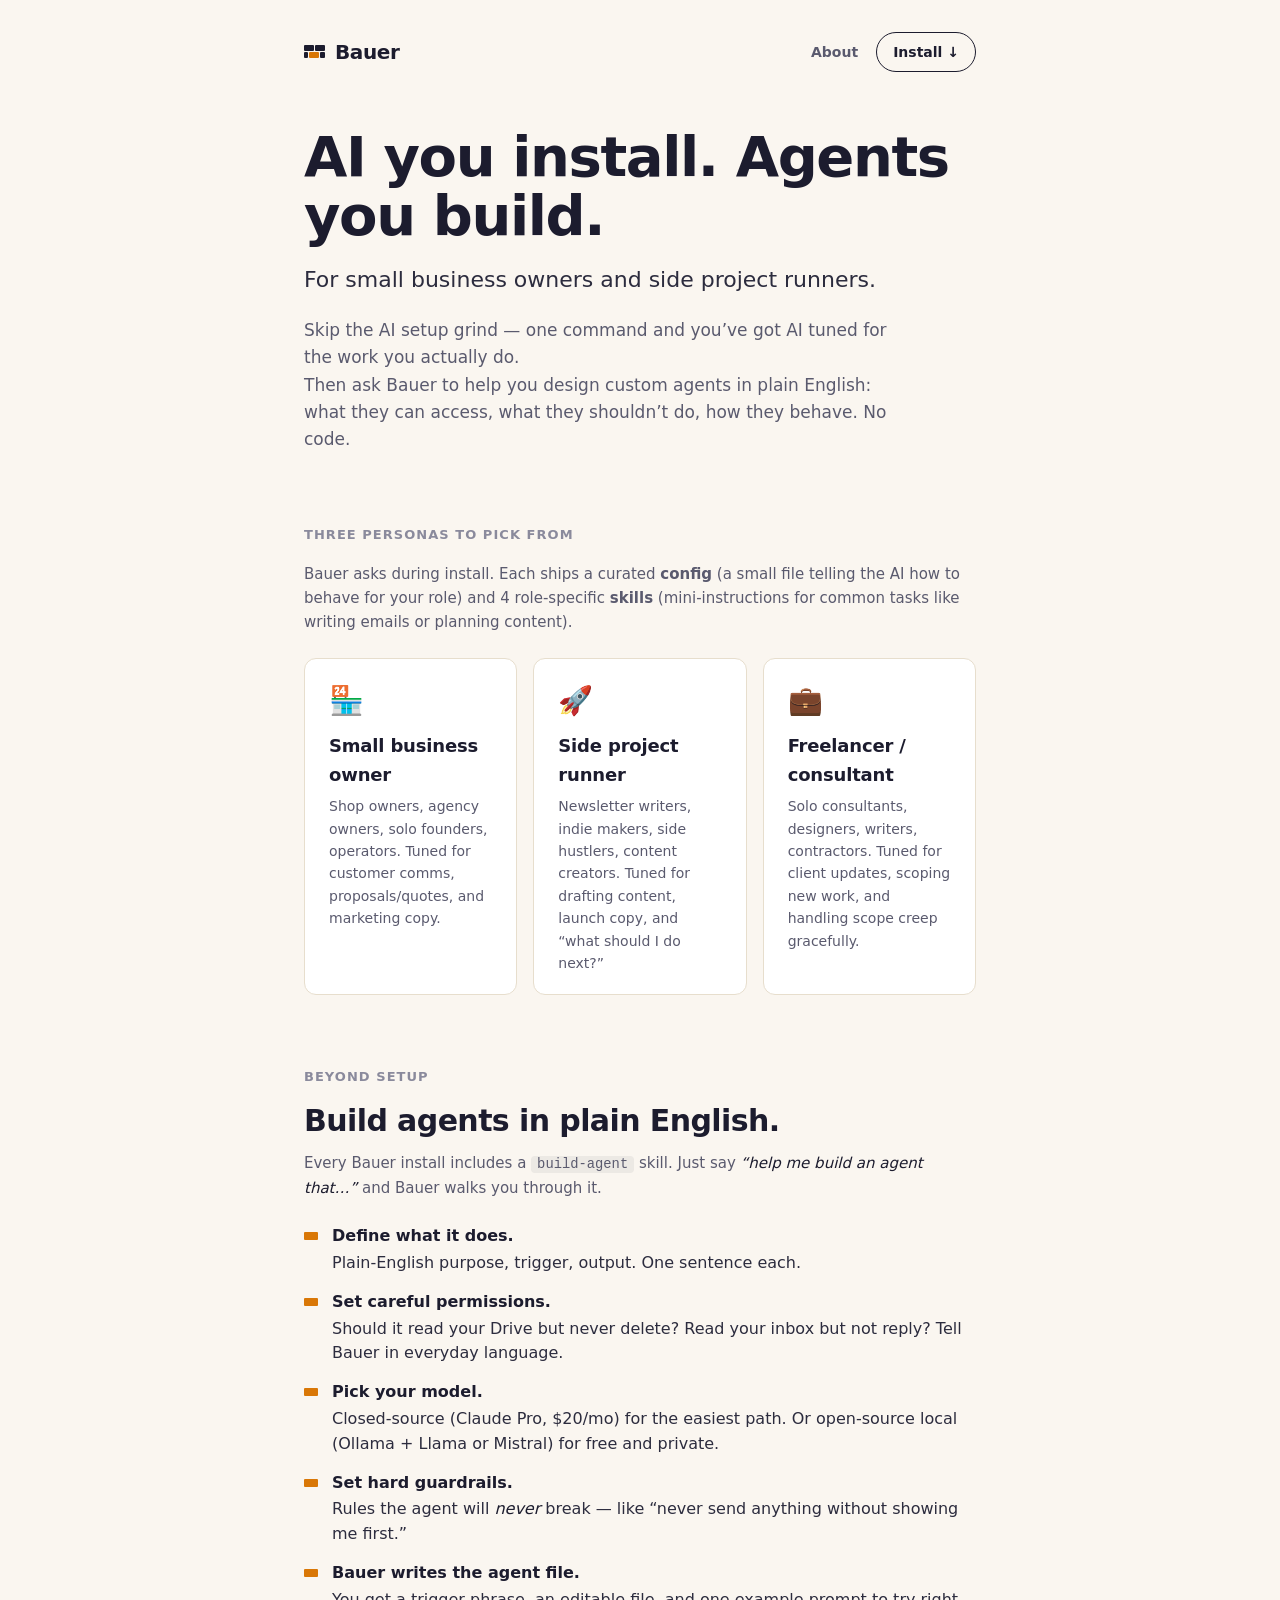
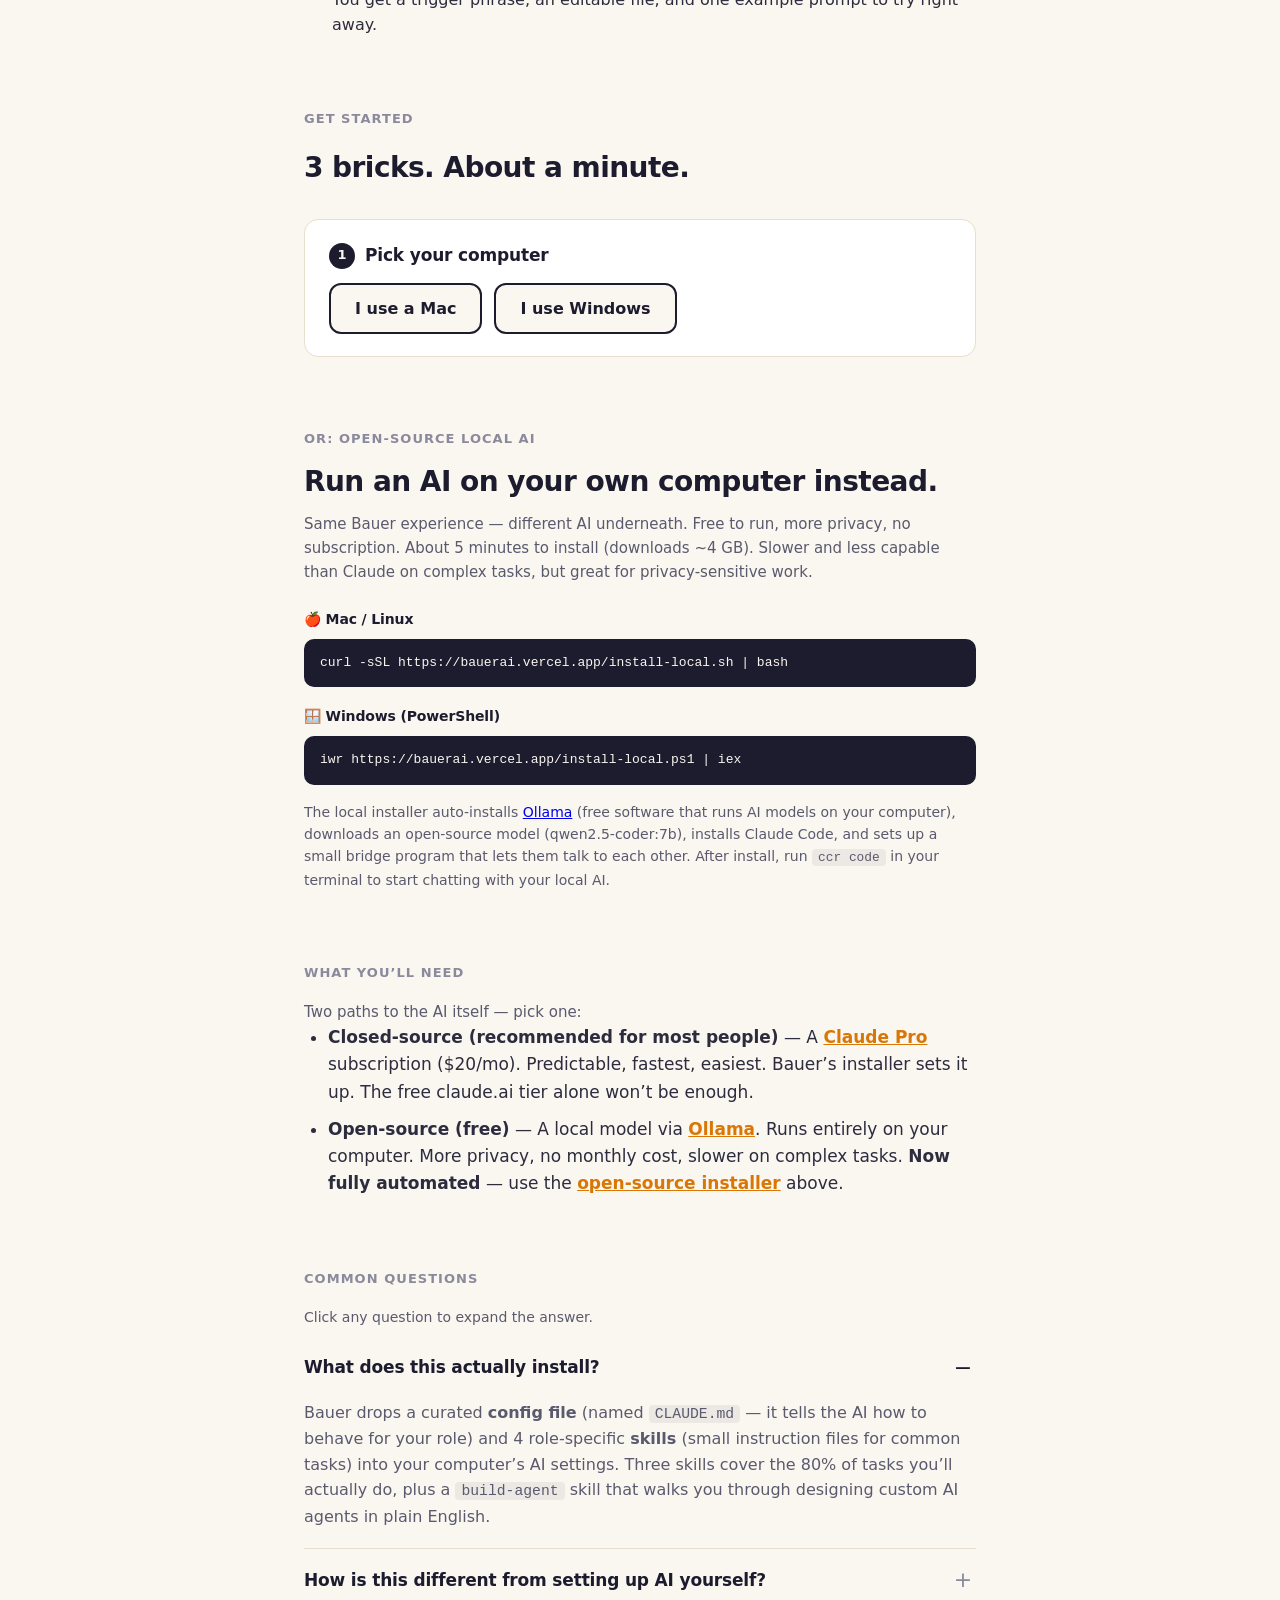
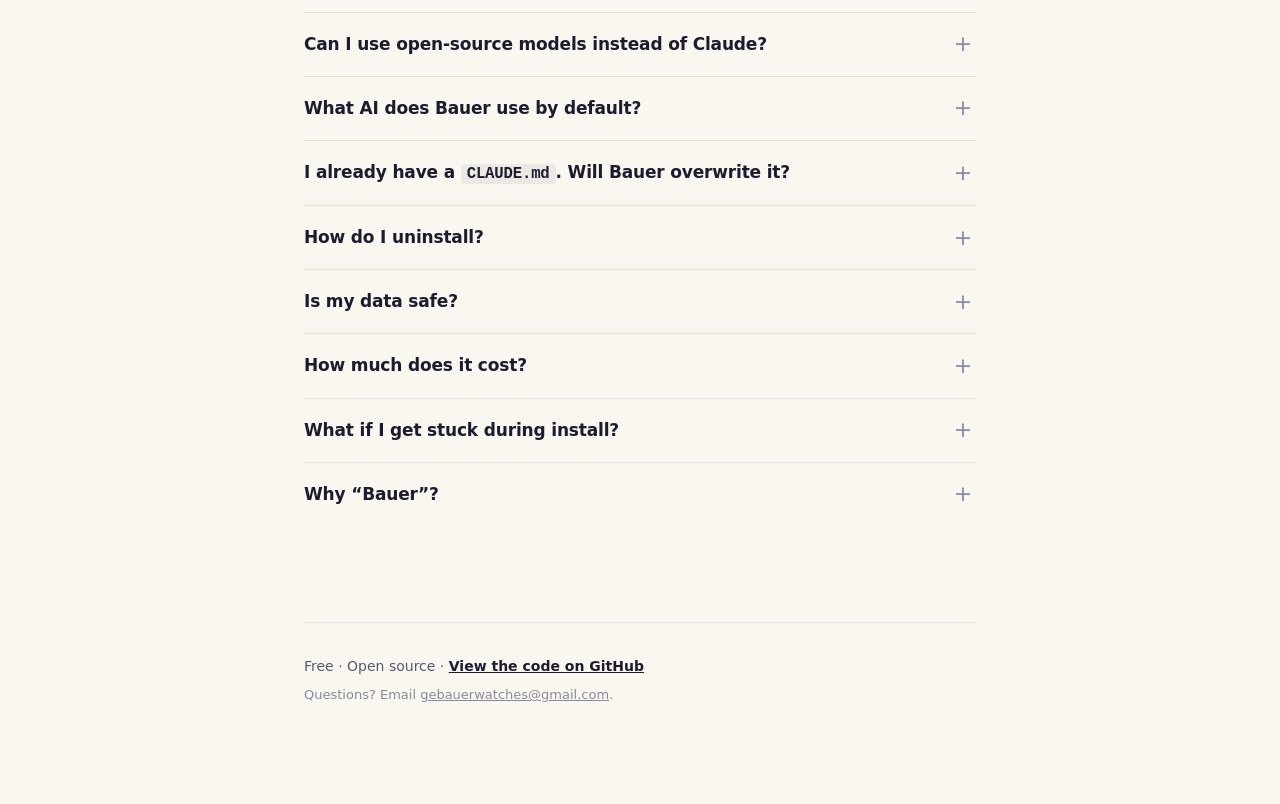
==== commit d276fb8d: "Site polish round 1: collapsible FAQ, plain-English jargon, real email User feedback from real first" ====
--- a/index.html
+++ b/index.html
@@ -35,7 +35,7 @@
 
     <section class="personas">
       <p class="section-label">Three personas to pick from</p>
-      <p class="muted">Bauer asks during install. Each ships a curated config and 4 role-specific skills.</p>
+      <p class="muted">Bauer asks during install. Each ships a curated <strong>config</strong> (a small file telling the AI how to behave for your role) and 4 role-specific <strong>skills</strong> (mini-instructions for common tasks like writing emails or planning content).</p>
 
       <div class="persona-grid">
         <article class="persona">
@@ -142,7 +142,7 @@
         <pre><code>iwr https://bauerai.vercel.app/install-local.ps1 | iex</code></pre>
       </div>
 
-      <p class="muted small-note">The local installer auto-installs <a href="https://ollama.com" target="_blank" rel="noopener">Ollama</a>, downloads an open-source model (qwen2.5-coder:7b), installs Claude Code, and sets up the bridge between them. After install, run <code>ccr code</code> to start chatting with your local AI.</p>
+      <p class="muted small-note">The local installer auto-installs <a href="https://ollama.com" target="_blank" rel="noopener">Ollama</a> (free software that runs AI models on your computer), downloads an open-source model (qwen2.5-coder:7b), installs Claude Code, and sets up a small bridge program that lets them talk to each other. After install, run <code>ccr code</code> in your terminal to start chatting with your local AI.</p>
     </section>
 
     <section class="prereqs">
@@ -163,61 +163,62 @@
 
     <section class="faq">
       <p class="section-label">Common questions</p>
-
-      <div class="qa">
-        <h3>What does this actually install?</h3>
-        <p>Bauer drops a curated config file (a <code>CLAUDE.md</code>) and 4 role-specific skills into your computer&rsquo;s AI settings. The config tunes the AI&rsquo;s tone and defaults for your role. Three of the skills cover the 80% of tasks you&rsquo;ll actually do, plus a <code>build-agent</code> skill that walks you through designing custom agents in plain English.</p>
-      </div>
-
-      <div class="qa">
-        <h3>How is this different from setting up AI yourself?</h3>
-        <p>By default, when you install the AI tool, it comes with no config and no skills &mdash; you&rsquo;re starting with a blank assistant that doesn&rsquo;t know who you are or how you work. Bauer drops in the config you&rsquo;d otherwise spend hours figuring out, and gives you a guided agent builder so you can extend it without learning the underlying file format.</p>
-      </div>
-
-      <div class="qa">
-        <h3>Can I use open-source models instead of Claude?</h3>
-        <p>Yes &mdash; there&rsquo;s a separate one-command installer (<a href="#install-local">see above</a>) that auto-installs <a href="https://ollama.com" target="_blank" rel="noopener">Ollama</a>, downloads a local model, installs Claude Code, and sets up the bridge between them. Same persona/skills experience, just slower and free. The <code>build-agent</code> skill also asks about model choice when you design new agents.</p>
-      </div>
-
-      <div class="qa">
-        <h3>What AI does Bauer use by default?</h3>
-        <p>Right now, Anthropic&rsquo;s Claude (via the terminal version of Claude Code, under the hood). We may add more options based on what people actually want.</p>
-      </div>
-
-      <div class="qa">
-        <h3>I already have a <code>CLAUDE.md</code>. Will Bauer overwrite it?</h3>
+      <p class="muted faq-hint">Click any question to expand the answer.</p>
+
+      <details class="qa" open>
+        <summary>What does this actually install?</summary>
+        <p>Bauer drops a curated <strong>config file</strong> (named <code>CLAUDE.md</code> &mdash; it tells the AI how to behave for your role) and 4 role-specific <strong>skills</strong> (small instruction files for common tasks) into your computer&rsquo;s AI settings. Three skills cover the 80% of tasks you&rsquo;ll actually do, plus a <code>build-agent</code> skill that walks you through designing custom AI agents in plain English.</p>
+      </details>
+
+      <details class="qa">
+        <summary>How is this different from setting up AI yourself?</summary>
+        <p>By default, when you install the AI tool yourself, it comes with no config and no skills &mdash; you&rsquo;re starting with a blank assistant that doesn&rsquo;t know who you are or how you work. Bauer drops in the config you&rsquo;d otherwise spend hours figuring out, and gives you a guided agent builder so you can extend it without learning the underlying file format.</p>
+      </details>
+
+      <details class="qa">
+        <summary>Can I use open-source models instead of Claude?</summary>
+        <p>Yes &mdash; there&rsquo;s a separate one-command installer (<a href="#install-local">see above</a>) that auto-installs <a href="https://ollama.com" target="_blank" rel="noopener">Ollama</a>, downloads a local AI model, installs Claude Code, and sets up the bridge between them. Same persona / skills experience, just slower and free. The <code>build-agent</code> skill also asks about model choice when you design new agents.</p>
+      </details>
+
+      <details class="qa">
+        <summary>What AI does Bauer use by default?</summary>
+        <p>Right now, Anthropic&rsquo;s Claude (via the terminal version called Claude Code, running under the hood). We may add more options based on what people actually want.</p>
+      </details>
+
+      <details class="qa">
+        <summary>I already have a <code>CLAUDE.md</code>. Will Bauer overwrite it?</summary>
         <p>No. We back up your existing <code>CLAUDE.md</code> to <code>CLAUDE.md.before-bauer.[timestamp]</code> before writing the new one. Same for any skill folders that collide. Nothing is lost.</p>
-      </div>
-
-      <div class="qa">
-        <h3>How do I uninstall?</h3>
+      </details>
+
+      <details class="qa">
+        <summary>How do I uninstall?</summary>
         <p>Delete <code>~/.claude/CLAUDE.md</code> and the relevant <code>~/.claude/skills/</code> subfolders (or restore your backups). The underlying AI tool stays installed; you can always run it with no config and it works fine.</p>
-      </div>
-
-      <div class="qa">
-        <h3>Is my data safe?</h3>
-        <p>Same as the default AI install &mdash; the AI only reads files you explicitly ask it to. Bauer doesn&rsquo;t add any data collection. The configs live entirely on your computer. With the open-source path, nothing leaves your machine at all.</p>
-      </div>
-
-      <div class="qa">
-        <h3>How much does it cost?</h3>
-        <p>Bauer itself is free and open source. To use the AI, either pay for Claude Pro ($20/mo &mdash; recommended) or set up an open-source local model (free, more setup). The free claude.ai tier alone won&rsquo;t be enough.</p>
-      </div>
-
-      <div class="qa">
-        <h3>What if I get stuck during install?</h3>
-        <p>Email <a href="mailto:help@bauer.ai">help@bauer.ai</a> with a screenshot &mdash; we&rsquo;ll help.</p>
-      </div>
-
-      <div class="qa">
-        <h3>Why &ldquo;Bauer&rdquo;?</h3>
+      </details>
+
+      <details class="qa">
+        <summary>Is my data safe?</summary>
+        <p>Same as the default AI install &mdash; the AI only reads files you explicitly ask it to. Bauer doesn&rsquo;t add any data collection. The configs live entirely on your computer. With the open-source local path, nothing leaves your machine at all.</p>
+      </details>
+
+      <details class="qa">
+        <summary>How much does it cost?</summary>
+        <p>Bauer itself is free and open source. To use the AI, either pay for Claude Pro ($20/mo &mdash; recommended) or set up an open-source local model (free, more setup). The free claude.ai tier alone won&rsquo;t be enough for serious use.</p>
+      </details>
+
+      <details class="qa">
+        <summary>What if I get stuck during install?</summary>
+        <p>Email <a href="mailto:gebauerwatches@gmail.com">gebauerwatches@gmail.com</a> with a screenshot &mdash; we&rsquo;ll help.</p>
+      </details>
+
+      <details class="qa">
+        <summary>Why &ldquo;Bauer&rdquo;?</summary>
         <p>It&rsquo;s German for &ldquo;builder&rdquo; &mdash; and it&rsquo;s a piece of the founder&rsquo;s last name. <a href="/about.html">Read the story →</a></p>
-      </div>
+      </details>
     </section>
 
     <footer>
       <p>Free &middot; Open source &middot; <a href="https://github.com/gebauerwatches-svg/bauer" target="_blank" rel="noopener">View the code on GitHub</a></p>
-      <p class="footer-note">Questions? Email <a href="mailto:help@bauer.ai">help@bauer.ai</a>.</p>
+      <p class="footer-note">Questions? Email <a href="mailto:gebauerwatches@gmail.com">gebauerwatches@gmail.com</a>.</p>
     </footer>
   </main>
 
--- a/style.css
+++ b/style.css
@@ -160,6 +160,57 @@
 
 .muted { color: var(--muted); font-size: 15px; }
 
+/* Local-install feature section (open-source path) */
+.install-local-feature h2 {
+  font-size: 28px;
+  margin: 12px 0 14px;
+  letter-spacing: -0.02em;
+  font-weight: 800;
+  line-height: 1.15;
+}
+.install-local-feature .muted {
+  margin-bottom: 24px;
+}
+.install-local-feature em {
+  font-style: italic;
+  color: var(--text);
+}
+
+.local-cmds {
+  margin-top: 24px;
+}
+.local-cmds .cmd-label {
+  font-size: 14px;
+  font-weight: 700;
+  color: var(--text);
+  margin-bottom: 8px;
+  margin-top: 18px;
+  letter-spacing: -0.01em;
+}
+.local-cmds .cmd-label:first-child {
+  margin-top: 0;
+}
+.local-cmds pre {
+  background: var(--code-bg);
+  border-radius: 10px;
+  padding: 14px 16px;
+  overflow-x: auto;
+  margin: 0;
+}
+.local-cmds pre code {
+  color: var(--code-text);
+  font-family: "SF Mono", Menlo, Consolas, "Liberation Mono", monospace;
+  font-size: 13px;
+  white-space: nowrap;
+  background: transparent;
+  padding: 0;
+  border-radius: 0;
+}
+.small-note {
+  font-size: 14px !important;
+  margin-top: 16px;
+}
+
 /* Agents feature section */
 .agents-feature h2 {
   font-size: 30px;
@@ -370,23 +421,56 @@
   color: var(--muted);
 }
 
-/* FAQ */
-.qa {
-  padding: 18px 0;
+/* FAQ — collapsible (uses native <details>/<summary>) */
+.faq-hint {
+  margin-bottom: 8px;
+  font-size: 14px;
+}
+details.qa {
   border-bottom: 1px solid var(--border);
 }
-.qa:last-child { border-bottom: none; }
-.qa h3 {
-  font-size: 17px;
-  margin-bottom: 6px;
+details.qa:last-child { border-bottom: none; }
+
+details.qa summary {
+  font-size: 17px;
   font-weight: 700;
   letter-spacing: -0.01em;
-}
-.qa p {
+  padding: 18px 36px 18px 0;
+  cursor: pointer;
+  position: relative;
+  list-style: none;
+  color: var(--text);
+}
+details.qa summary::-webkit-details-marker { display: none; }
+details.qa summary::after {
+  content: "+";
+  position: absolute;
+  right: 4px;
+  top: 50%;
+  transform: translateY(-50%);
+  font-size: 22px;
+  font-weight: 400;
+  color: var(--soft);
+  line-height: 1;
+  transition: color 0.15s ease;
+}
+details.qa[open] summary::after {
+  content: "−";
+  color: var(--text);
+}
+details.qa summary:hover { color: var(--accent); }
+details.qa summary code {
+  font-weight: 600;
+}
+
+details.qa p {
   color: var(--muted);
   font-size: 16px;
-}
-.qa a {
+  padding: 0 0 18px 0;
+  margin: 0;
+  line-height: 1.6;
+}
+details.qa a {
   color: var(--accent);
   font-weight: 600;
 }
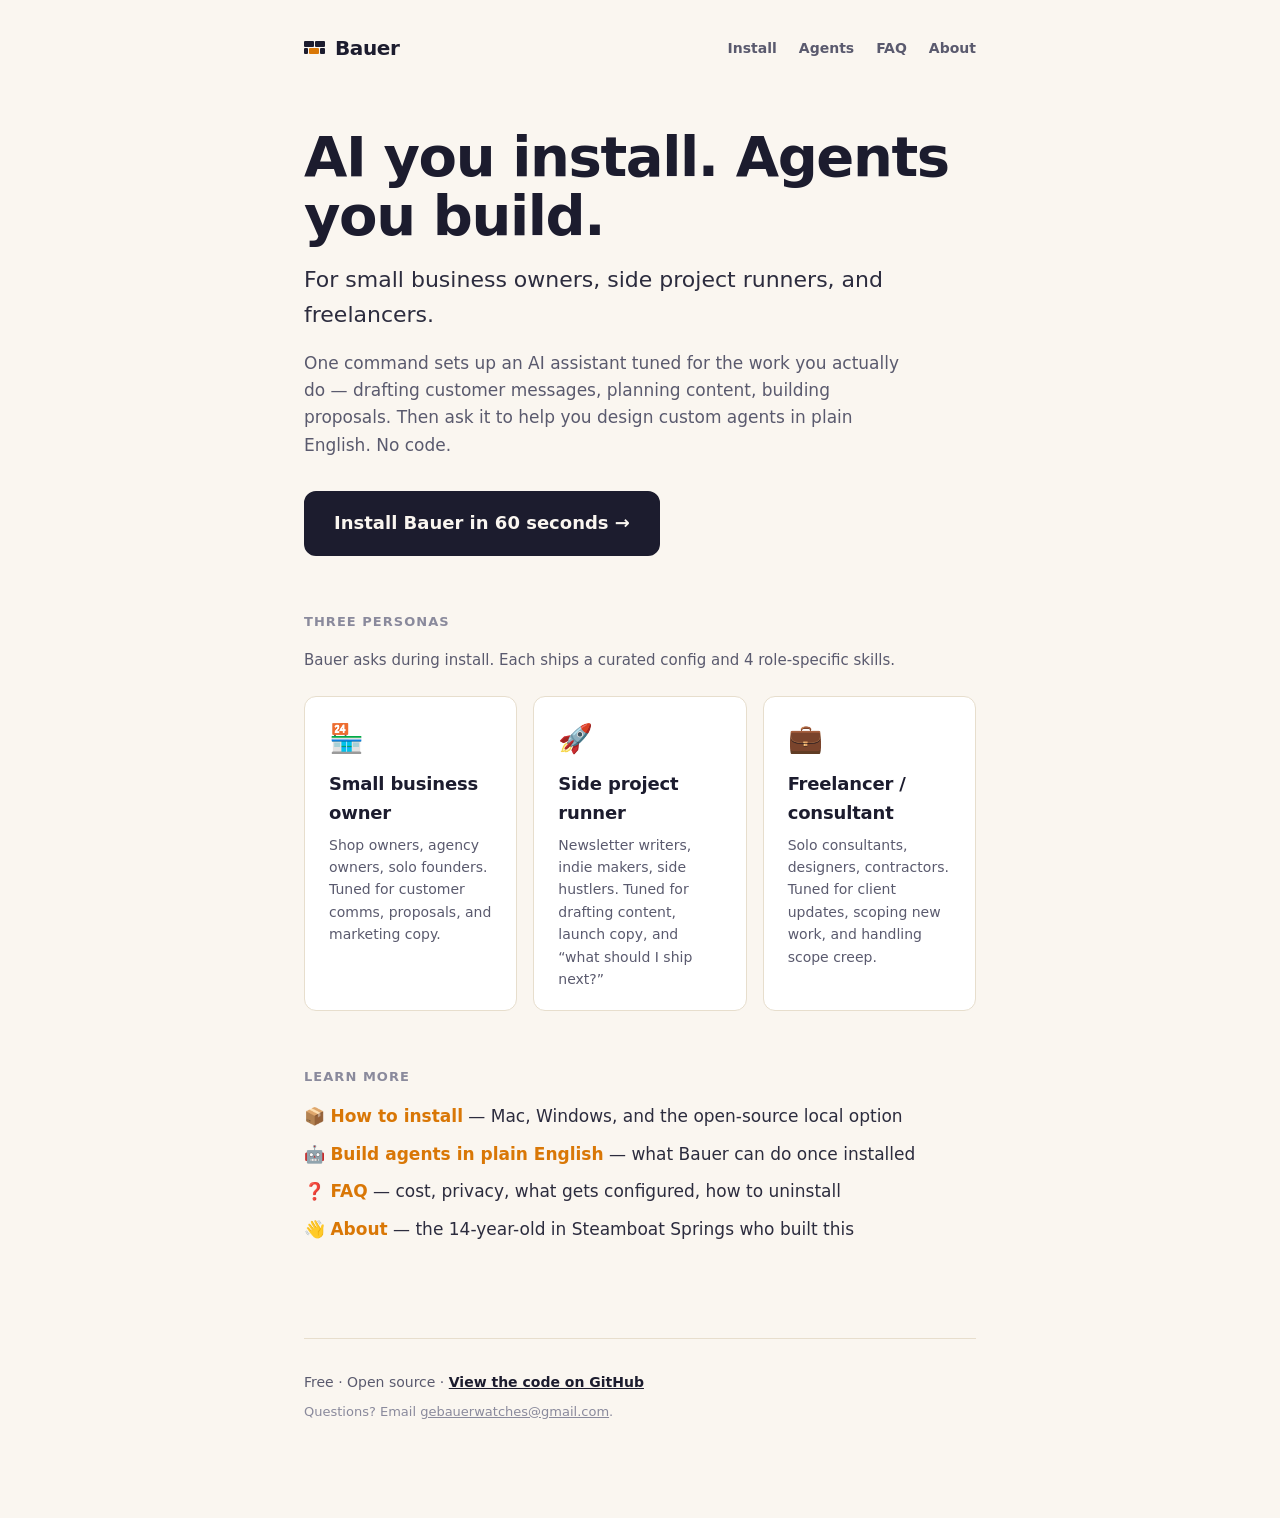
==== commit aaa84cc9: "Site reorganization: split into multiple pages User feedback: even with collapsible FAQ, the homepag" ====
--- a/index.html
+++ b/index.html
@@ -3,8 +3,8 @@
 <head>
   <meta charset="UTF-8" />
   <meta name="viewport" content="width=device-width, initial-scale=1.0" />
-  <title>Bauer — AI you install, agents you build</title>
-  <meta name="description" content="One command sets up AI tuned for your role. Then a built-in agent designer walks you through building automations — what they can access, what they shouldn't do — all in plain English." />
+  <title>Bauer — AI you install. Agents you build.</title>
+  <meta name="description" content="A one-command AI installer for non-developers. Tuned for small business owners, side project runners, and freelancers." />
   <link rel="stylesheet" href="style.css" />
 </head>
 <body>
@@ -21,199 +21,53 @@
         <span>Bauer</span>
       </a>
       <div class="nav-right">
+        <a href="/install.html" class="nav-text-link">Install</a>
+        <a href="/agents.html" class="nav-text-link">Agents</a>
+        <a href="/faq.html" class="nav-text-link">FAQ</a>
         <a href="/about.html" class="nav-text-link">About</a>
-        <a href="#install" class="nav-link">Install ↓</a>
       </div>
     </nav>
 
-    <header>
+    <header class="hero-home">
       <h1>AI you install. Agents you build.</h1>
-      <p class="lede">For small business owners and side project runners.</p>
-      <p class="sub">Skip the AI setup grind &mdash; one command and you&rsquo;ve got AI tuned for the work you actually do.</p>
-      <p class="sub">Then ask Bauer to help you design custom agents in plain English: what they can access, what they shouldn&rsquo;t do, how they behave. No code.</p>
+      <p class="lede">For small business owners, side project runners, and freelancers.</p>
+      <p class="sub">One command sets up an AI assistant tuned for the work you actually do &mdash; drafting customer messages, planning content, building proposals. Then ask it to help you design custom agents in plain English. No code.</p>
+      <div class="hero-cta">
+        <a href="/install.html" class="cta-btn cta-btn-primary">Install Bauer in 60 seconds &rarr;</a>
+      </div>
     </header>
 
-    <section class="personas">
-      <p class="section-label">Three personas to pick from</p>
-      <p class="muted">Bauer asks during install. Each ships a curated <strong>config</strong> (a small file telling the AI how to behave for your role) and 4 role-specific <strong>skills</strong> (mini-instructions for common tasks like writing emails or planning content).</p>
+    <section class="personas-home">
+      <p class="section-label">Three personas</p>
+      <p class="muted">Bauer asks during install. Each ships a curated config and 4 role-specific skills.</p>
 
       <div class="persona-grid">
         <article class="persona">
           <span class="persona-emoji">🏪</span>
           <h3>Small business owner</h3>
-          <p>Shop owners, agency owners, solo founders, operators. Tuned for customer comms, proposals/quotes, and marketing copy.</p>
+          <p>Shop owners, agency owners, solo founders. Tuned for customer comms, proposals, and marketing copy.</p>
         </article>
         <article class="persona">
           <span class="persona-emoji">🚀</span>
           <h3>Side project runner</h3>
-          <p>Newsletter writers, indie makers, side hustlers, content creators. Tuned for drafting content, launch copy, and &ldquo;what should I do next?&rdquo;</p>
+          <p>Newsletter writers, indie makers, side hustlers. Tuned for drafting content, launch copy, and &ldquo;what should I ship next?&rdquo;</p>
         </article>
         <article class="persona">
           <span class="persona-emoji">💼</span>
           <h3>Freelancer / consultant</h3>
-          <p>Solo consultants, designers, writers, contractors. Tuned for client updates, scoping new work, and handling scope creep gracefully.</p>
+          <p>Solo consultants, designers, contractors. Tuned for client updates, scoping new work, and handling scope creep.</p>
         </article>
       </div>
     </section>
 
-    <section class="agents-feature">
-      <p class="section-label">Beyond setup</p>
-      <h2>Build agents in plain English.</h2>
-      <p class="muted">Every Bauer install includes a <code>build-agent</code> skill. Just say <em>&ldquo;help me build an agent that&hellip;&rdquo;</em> and Bauer walks you through it.</p>
-
-      <ul class="agent-features">
-        <li>
-          <span class="brick-bullet"></span>
-          <div>
-            <strong>Define what it does.</strong>
-            Plain-English purpose, trigger, output. One sentence each.
-          </div>
-        </li>
-        <li>
-          <span class="brick-bullet"></span>
-          <div>
-            <strong>Set careful permissions.</strong>
-            Should it read your Drive but never delete? Read your inbox but not reply? Tell Bauer in everyday language.
-          </div>
-        </li>
-        <li>
-          <span class="brick-bullet"></span>
-          <div>
-            <strong>Pick your model.</strong>
-            Closed-source (Claude Pro, $20/mo) for the easiest path. Or open-source local (Ollama + Llama or Mistral) for free and private.
-          </div>
-        </li>
-        <li>
-          <span class="brick-bullet"></span>
-          <div>
-            <strong>Set hard guardrails.</strong>
-            Rules the agent will <em>never</em> break &mdash; like &ldquo;never send anything without showing me first.&rdquo;
-          </div>
-        </li>
-        <li>
-          <span class="brick-bullet"></span>
-          <div>
-            <strong>Bauer writes the agent file.</strong>
-            You get a trigger phrase, an editable file, and one example prompt to try right away.
-          </div>
-        </li>
+    <section class="explore">
+      <p class="section-label">Learn more</p>
+      <ul class="explore-list">
+        <li>📦 <a href="/install.html">How to install</a> — Mac, Windows, and the open-source local option</li>
+        <li>🤖 <a href="/agents.html">Build agents in plain English</a> — what Bauer can do once installed</li>
+        <li>❓ <a href="/faq.html">FAQ</a> — cost, privacy, what gets configured, how to uninstall</li>
+        <li>👋 <a href="/about.html">About</a> — the 14-year-old in Steamboat Springs who built this</li>
       </ul>
-    </section>
-
-    <section class="install" id="install">
-      <p class="section-label">Get started</p>
-      <h2>3 bricks. About a minute.</h2>
-
-      <ol class="steps">
-        <li>
-          <h3><span class="step-num">1</span> Pick your computer</h3>
-          <div class="os-buttons">
-            <button class="os-btn" data-os="mac">I use a Mac</button>
-            <button class="os-btn" data-os="windows">I use Windows</button>
-          </div>
-        </li>
-
-        <li class="step-2 hidden">
-          <h3><span class="step-num">2</span> Open <span id="app-name">the right app</span></h3>
-          <p class="step-detail" id="open-app-hint"></p>
-        </li>
-
-        <li class="step-3 hidden">
-          <h3><span class="step-num">3</span> Copy &amp; paste this, then press Enter</h3>
-          <div class="code-row">
-            <code id="install-cmd"></code>
-            <button class="copy-btn" id="copy-btn">Copy</button>
-          </div>
-          <p class="step-detail">Text will scroll by &mdash; that&rsquo;s normal. After about 60 seconds, you&rsquo;ll be asked which persona fits you best. Pick 1, 2, or 3.</p>
-        </li>
-      </ol>
-    </section>
-
-    <section class="install-local-feature" id="install-local">
-      <p class="section-label">Or: open-source local AI</p>
-      <h2>Run an AI on your own computer instead.</h2>
-      <p class="muted">Same Bauer experience &mdash; different AI underneath. Free to run, more privacy, no subscription. About 5 minutes to install (downloads ~4 GB). Slower and less capable than Claude on complex tasks, but great for privacy-sensitive work.</p>
-
-      <div class="local-cmds">
-        <p class="cmd-label">🍎 Mac / Linux</p>
-        <pre><code>curl -sSL https://bauerai.vercel.app/install-local.sh | bash</code></pre>
-
-        <p class="cmd-label">🪟 Windows (PowerShell)</p>
-        <pre><code>iwr https://bauerai.vercel.app/install-local.ps1 | iex</code></pre>
-      </div>
-
-      <p class="muted small-note">The local installer auto-installs <a href="https://ollama.com" target="_blank" rel="noopener">Ollama</a> (free software that runs AI models on your computer), downloads an open-source model (qwen2.5-coder:7b), installs Claude Code, and sets up a small bridge program that lets them talk to each other. After install, run <code>ccr code</code> in your terminal to start chatting with your local AI.</p>
-    </section>
-
-    <section class="prereqs">
-      <p class="section-label">What you&rsquo;ll need</p>
-      <p class="muted">Two paths to the AI itself &mdash; pick one:</p>
-
-      <ul class="prereq-list">
-        <li>
-          <strong>Closed-source (recommended for most people)</strong> &mdash;
-          A <a href="https://claude.ai" target="_blank" rel="noopener">Claude Pro</a> subscription ($20/mo). Predictable, fastest, easiest. Bauer&rsquo;s installer sets it up. The free claude.ai tier alone won&rsquo;t be enough.
-        </li>
-        <li>
-          <strong>Open-source (free)</strong> &mdash;
-          A local model via <a href="https://ollama.com" target="_blank" rel="noopener">Ollama</a>. Runs entirely on your computer. More privacy, no monthly cost, slower on complex tasks. <strong>Now fully automated</strong> &mdash; use the <a href="#install-local">open-source installer</a> above.
-        </li>
-      </ul>
-    </section>
-
-    <section class="faq">
-      <p class="section-label">Common questions</p>
-      <p class="muted faq-hint">Click any question to expand the answer.</p>
-
-      <details class="qa" open>
-        <summary>What does this actually install?</summary>
-        <p>Bauer drops a curated <strong>config file</strong> (named <code>CLAUDE.md</code> &mdash; it tells the AI how to behave for your role) and 4 role-specific <strong>skills</strong> (small instruction files for common tasks) into your computer&rsquo;s AI settings. Three skills cover the 80% of tasks you&rsquo;ll actually do, plus a <code>build-agent</code> skill that walks you through designing custom AI agents in plain English.</p>
-      </details>
-
-      <details class="qa">
-        <summary>How is this different from setting up AI yourself?</summary>
-        <p>By default, when you install the AI tool yourself, it comes with no config and no skills &mdash; you&rsquo;re starting with a blank assistant that doesn&rsquo;t know who you are or how you work. Bauer drops in the config you&rsquo;d otherwise spend hours figuring out, and gives you a guided agent builder so you can extend it without learning the underlying file format.</p>
-      </details>
-
-      <details class="qa">
-        <summary>Can I use open-source models instead of Claude?</summary>
-        <p>Yes &mdash; there&rsquo;s a separate one-command installer (<a href="#install-local">see above</a>) that auto-installs <a href="https://ollama.com" target="_blank" rel="noopener">Ollama</a>, downloads a local AI model, installs Claude Code, and sets up the bridge between them. Same persona / skills experience, just slower and free. The <code>build-agent</code> skill also asks about model choice when you design new agents.</p>
-      </details>
-
-      <details class="qa">
-        <summary>What AI does Bauer use by default?</summary>
-        <p>Right now, Anthropic&rsquo;s Claude (via the terminal version called Claude Code, running under the hood). We may add more options based on what people actually want.</p>
-      </details>
-
-      <details class="qa">
-        <summary>I already have a <code>CLAUDE.md</code>. Will Bauer overwrite it?</summary>
-        <p>No. We back up your existing <code>CLAUDE.md</code> to <code>CLAUDE.md.before-bauer.[timestamp]</code> before writing the new one. Same for any skill folders that collide. Nothing is lost.</p>
-      </details>
-
-      <details class="qa">
-        <summary>How do I uninstall?</summary>
-        <p>Delete <code>~/.claude/CLAUDE.md</code> and the relevant <code>~/.claude/skills/</code> subfolders (or restore your backups). The underlying AI tool stays installed; you can always run it with no config and it works fine.</p>
-      </details>
-
-      <details class="qa">
-        <summary>Is my data safe?</summary>
-        <p>Same as the default AI install &mdash; the AI only reads files you explicitly ask it to. Bauer doesn&rsquo;t add any data collection. The configs live entirely on your computer. With the open-source local path, nothing leaves your machine at all.</p>
-      </details>
-
-      <details class="qa">
-        <summary>How much does it cost?</summary>
-        <p>Bauer itself is free and open source. To use the AI, either pay for Claude Pro ($20/mo &mdash; recommended) or set up an open-source local model (free, more setup). The free claude.ai tier alone won&rsquo;t be enough for serious use.</p>
-      </details>
-
-      <details class="qa">
-        <summary>What if I get stuck during install?</summary>
-        <p>Email <a href="mailto:gebauerwatches@gmail.com">gebauerwatches@gmail.com</a> with a screenshot &mdash; we&rsquo;ll help.</p>
-      </details>
-
-      <details class="qa">
-        <summary>Why &ldquo;Bauer&rdquo;?</summary>
-        <p>It&rsquo;s German for &ldquo;builder&rdquo; &mdash; and it&rsquo;s a piece of the founder&rsquo;s last name. <a href="/about.html">Read the story →</a></p>
-      </details>
     </section>
 
     <footer>
@@ -221,8 +75,6 @@
       <p class="footer-note">Questions? Email <a href="mailto:gebauerwatches@gmail.com">gebauerwatches@gmail.com</a>.</p>
     </footer>
   </main>
-
-  <script src="script.js"></script>
   <script defer src="/_vercel/insights/script.js"></script>
 </body>
 </html>
--- a/style.css
+++ b/style.css
@@ -628,6 +628,143 @@
   white-space: nowrap;
 }
 
+/* ============ Multi-page layout (added when site was split) ============ */
+
+/* Sub-page headers (smaller than the homepage hero) */
+.header-page h1 {
+  font-size: clamp(36px, 5.5vw, 52px);
+  line-height: 1.05;
+  letter-spacing: -0.025em;
+  font-weight: 800;
+  margin: 8px 0 14px;
+}
+.header-page .lede {
+  font-size: 22px;
+  color: var(--muted);
+  font-weight: 500;
+}
+
+/* Homepage hero variant */
+.hero-home {
+  padding-top: 8px;
+}
+.hero-home h1 {
+  font-size: clamp(36px, 6vw, 56px);
+  line-height: 1.05;
+  letter-spacing: -0.025em;
+  font-weight: 800;
+  margin-bottom: 16px;
+}
+.hero-home .lede {
+  font-size: 22px;
+  color: var(--text-2);
+  font-weight: 500;
+  margin-bottom: 18px;
+}
+.hero-home .sub {
+  font-size: 17px;
+  color: var(--muted);
+  max-width: 600px;
+  margin-bottom: 32px;
+}
+.hero-cta { margin-top: 8px; }
+
+.cta-btn-primary {
+  font-size: 18px;
+  padding: 16px 28px;
+  font-weight: 700;
+  background: var(--text);
+  color: var(--bg);
+}
+.cta-btn-primary:hover {
+  background: var(--accent);
+  color: white;
+  border-color: var(--accent);
+}
+
+/* Personas section on the home page */
+.personas-home { margin-top: 56px; }
+.personas-home .muted { margin-bottom: 24px; }
+
+/* Generic "explore more" link list (home, install post-install, faq end) */
+.explore-list {
+  list-style: none;
+  padding: 0;
+  margin: 0;
+  display: flex;
+  flex-direction: column;
+  gap: 12px;
+}
+.explore-list li {
+  font-size: 17px;
+  color: var(--text-2);
+  line-height: 1.5;
+}
+.explore-list a {
+  color: var(--accent);
+  font-weight: 600;
+  text-decoration: none;
+}
+.explore-list a:hover { text-decoration: underline; }
+
+.explore { margin-top: 56px; }
+
+/* ============ Install page: path picker (Claude vs local) ============ */
+.path-picker { margin-top: 8px; }
+
+.path-buttons {
+  display: grid;
+  grid-template-columns: 1fr;
+  gap: 12px;
+  margin-bottom: 8px;
+}
+
+.path-btn {
+  font-family: inherit;
+  text-align: left;
+  padding: 18px 20px;
+  border: 2px solid var(--border);
+  background: var(--surface);
+  border-radius: 14px;
+  cursor: pointer;
+  display: flex;
+  flex-direction: column;
+  gap: 4px;
+  transition: all 0.15s ease;
+}
+.path-btn:hover {
+  border-color: var(--text);
+}
+.path-btn.active {
+  border-color: var(--accent);
+  background: rgba(217, 119, 6, 0.04);
+}
+.path-emoji {
+  font-size: 24px;
+  line-height: 1;
+}
+.path-title {
+  font-size: 17px;
+  font-weight: 700;
+  color: var(--text);
+  letter-spacing: -0.01em;
+}
+.path-meta {
+  font-size: 14px;
+  color: var(--muted);
+}
+
+/* Container that holds each path's install steps */
+.install-path { margin-top: 36px; }
+
+/* The post-install "what's next" section */
+.post-install { margin-top: 56px; }
+
+/* ============ Agents page extras ============ */
+.agent-examples { margin-top: 56px; }
+.agent-examples ul { margin-bottom: 12px; }
+
+/* ============ Responsive ============ */
 @media (min-width: 720px) {
   .persona-grid {
     grid-template-columns: repeat(3, 1fr);
@@ -636,4 +773,15 @@
     grid-template-columns: repeat(2, 1fr);
   }
   .persona p { font-size: 14px; }
-}
+
+  .path-buttons {
+    grid-template-columns: 1fr 1fr;
+  }
+
+  .nav-right { gap: 22px; }
+}
+
+@media (max-width: 480px) {
+  .nav-right { gap: 14px; }
+  .nav-text-link { font-size: 13px; }
+}
